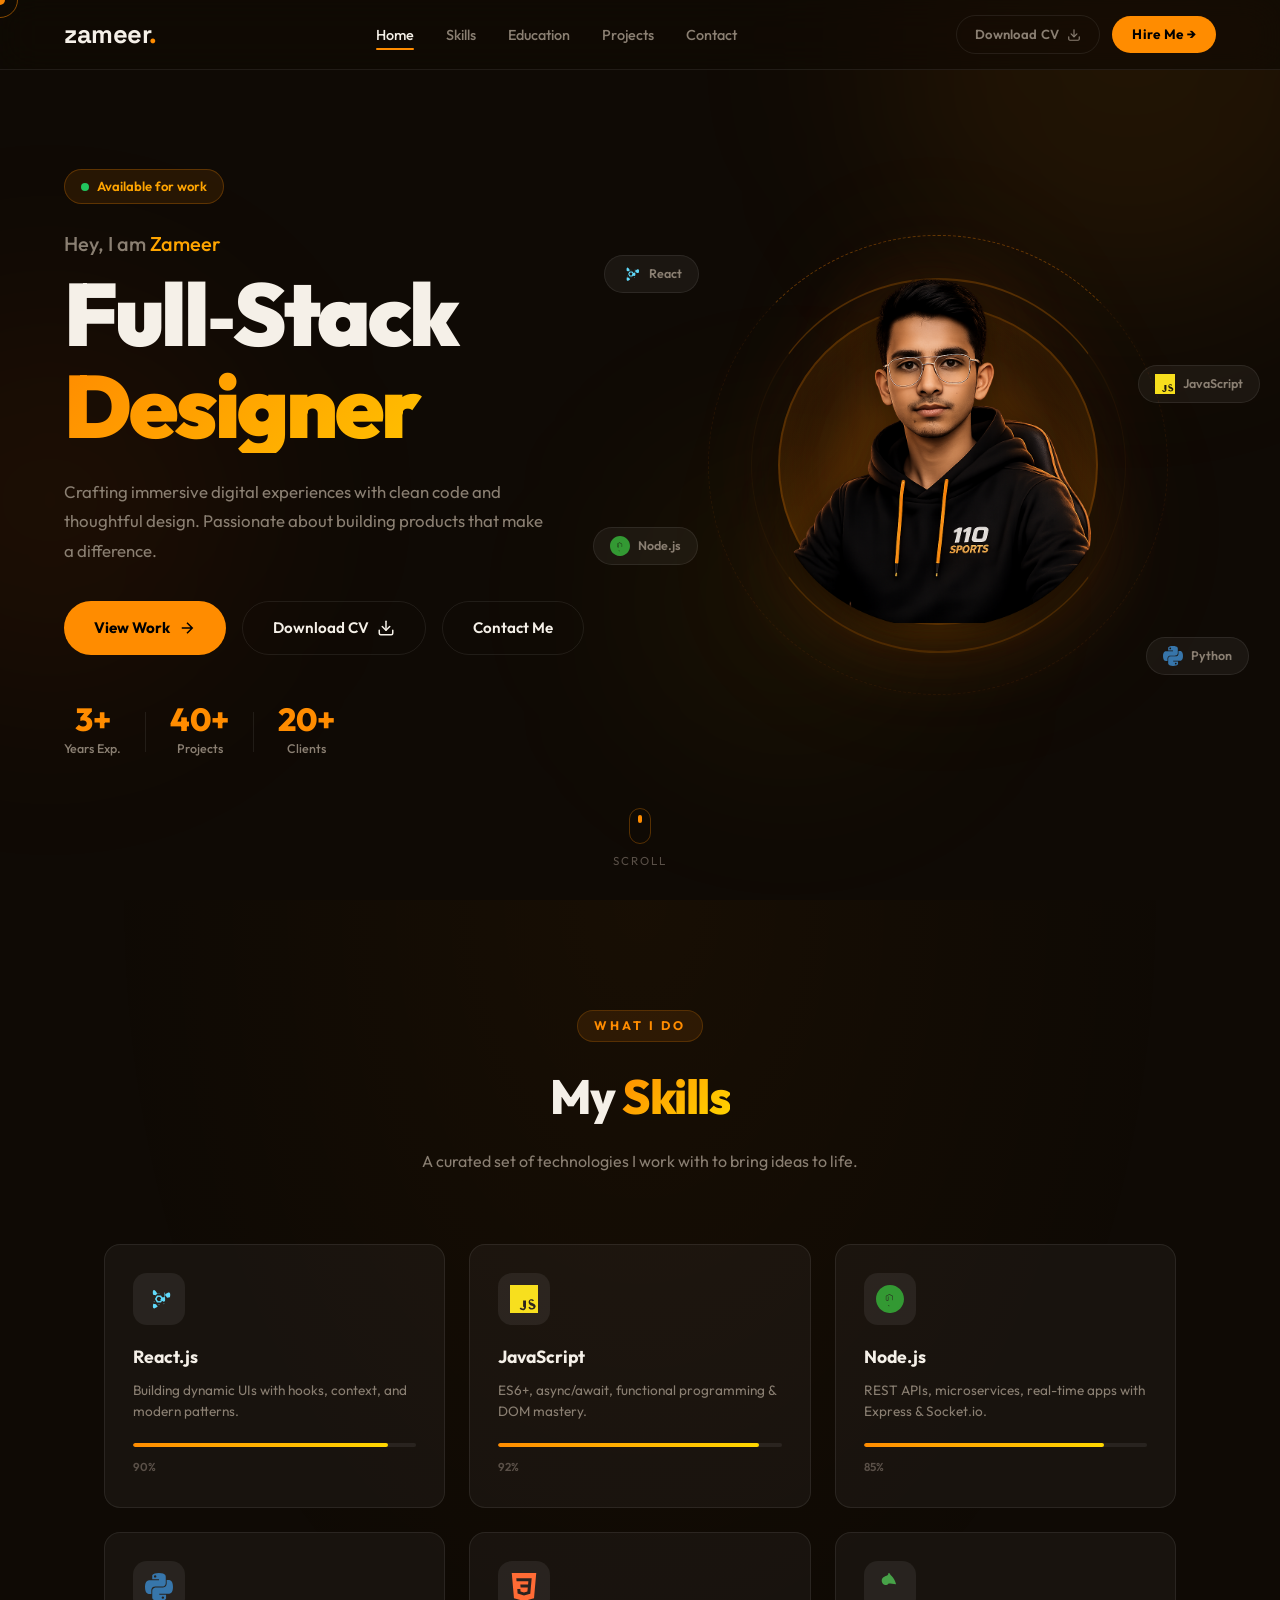
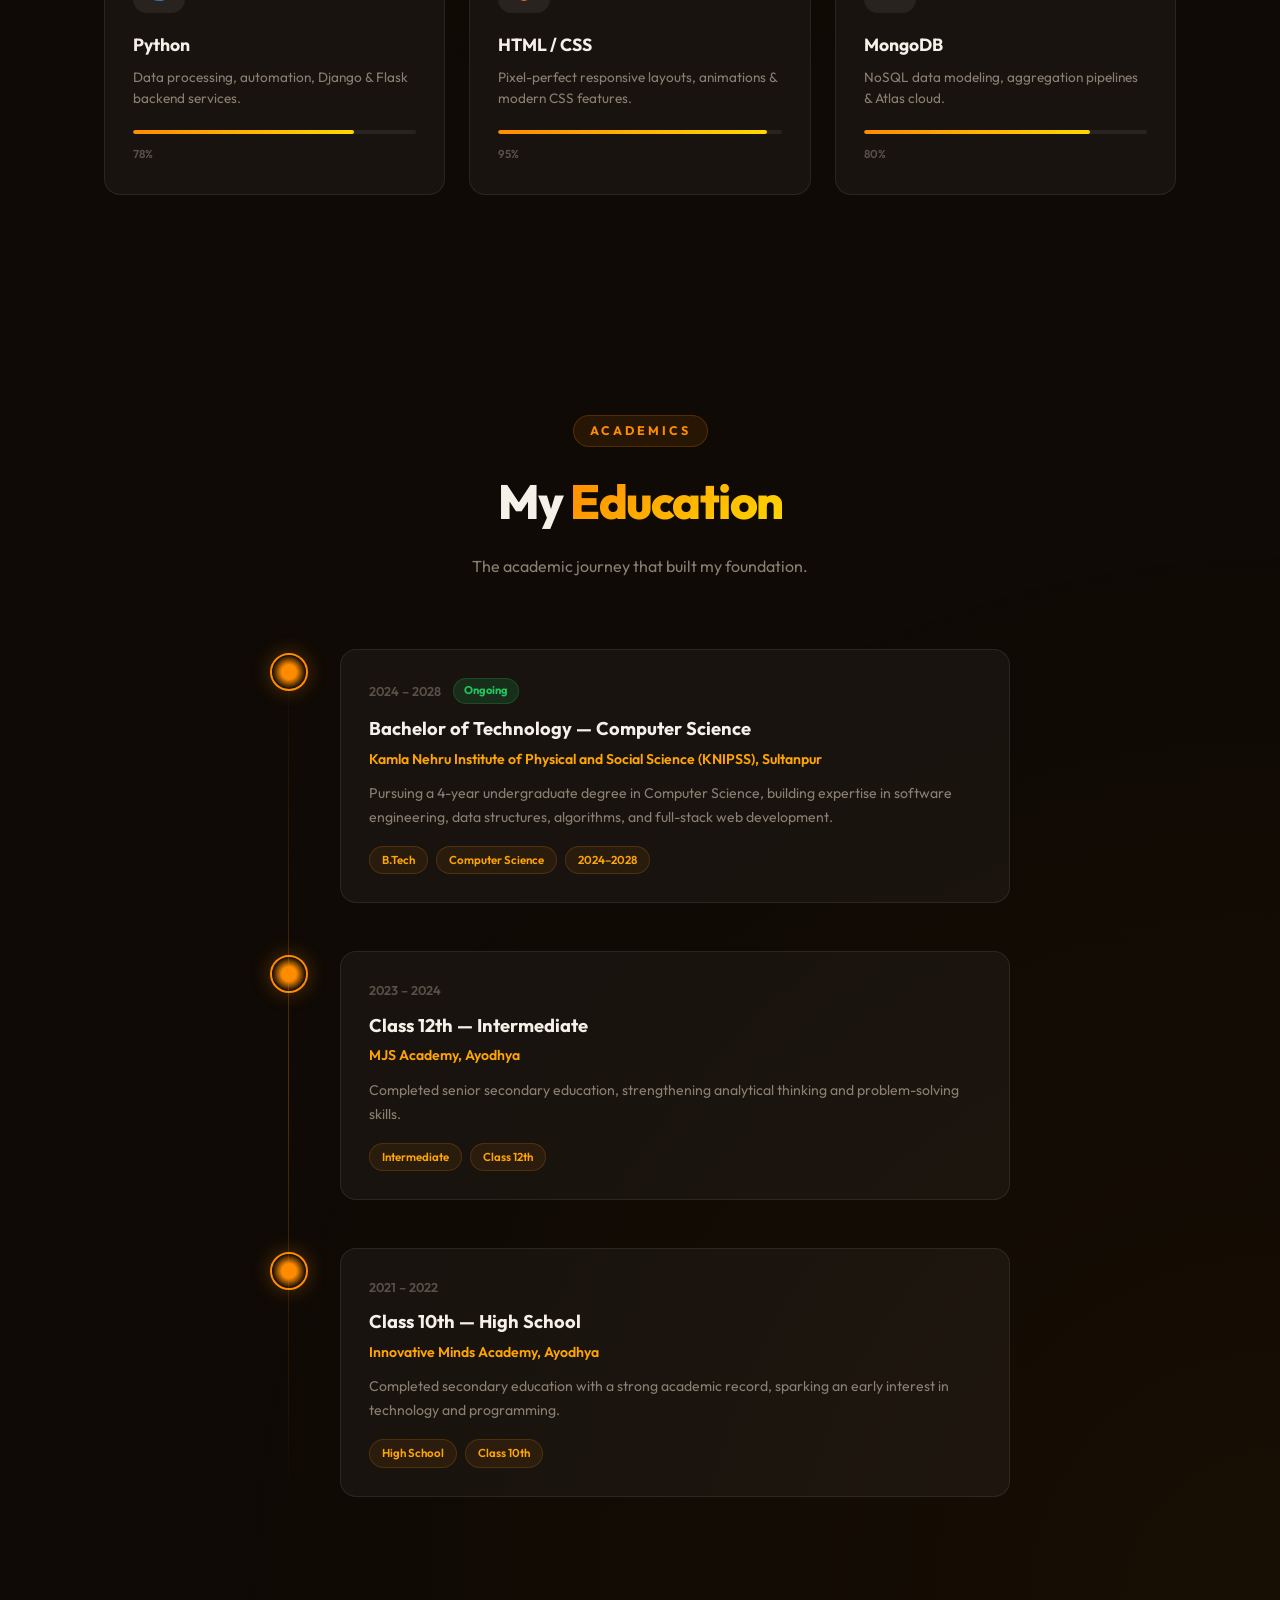
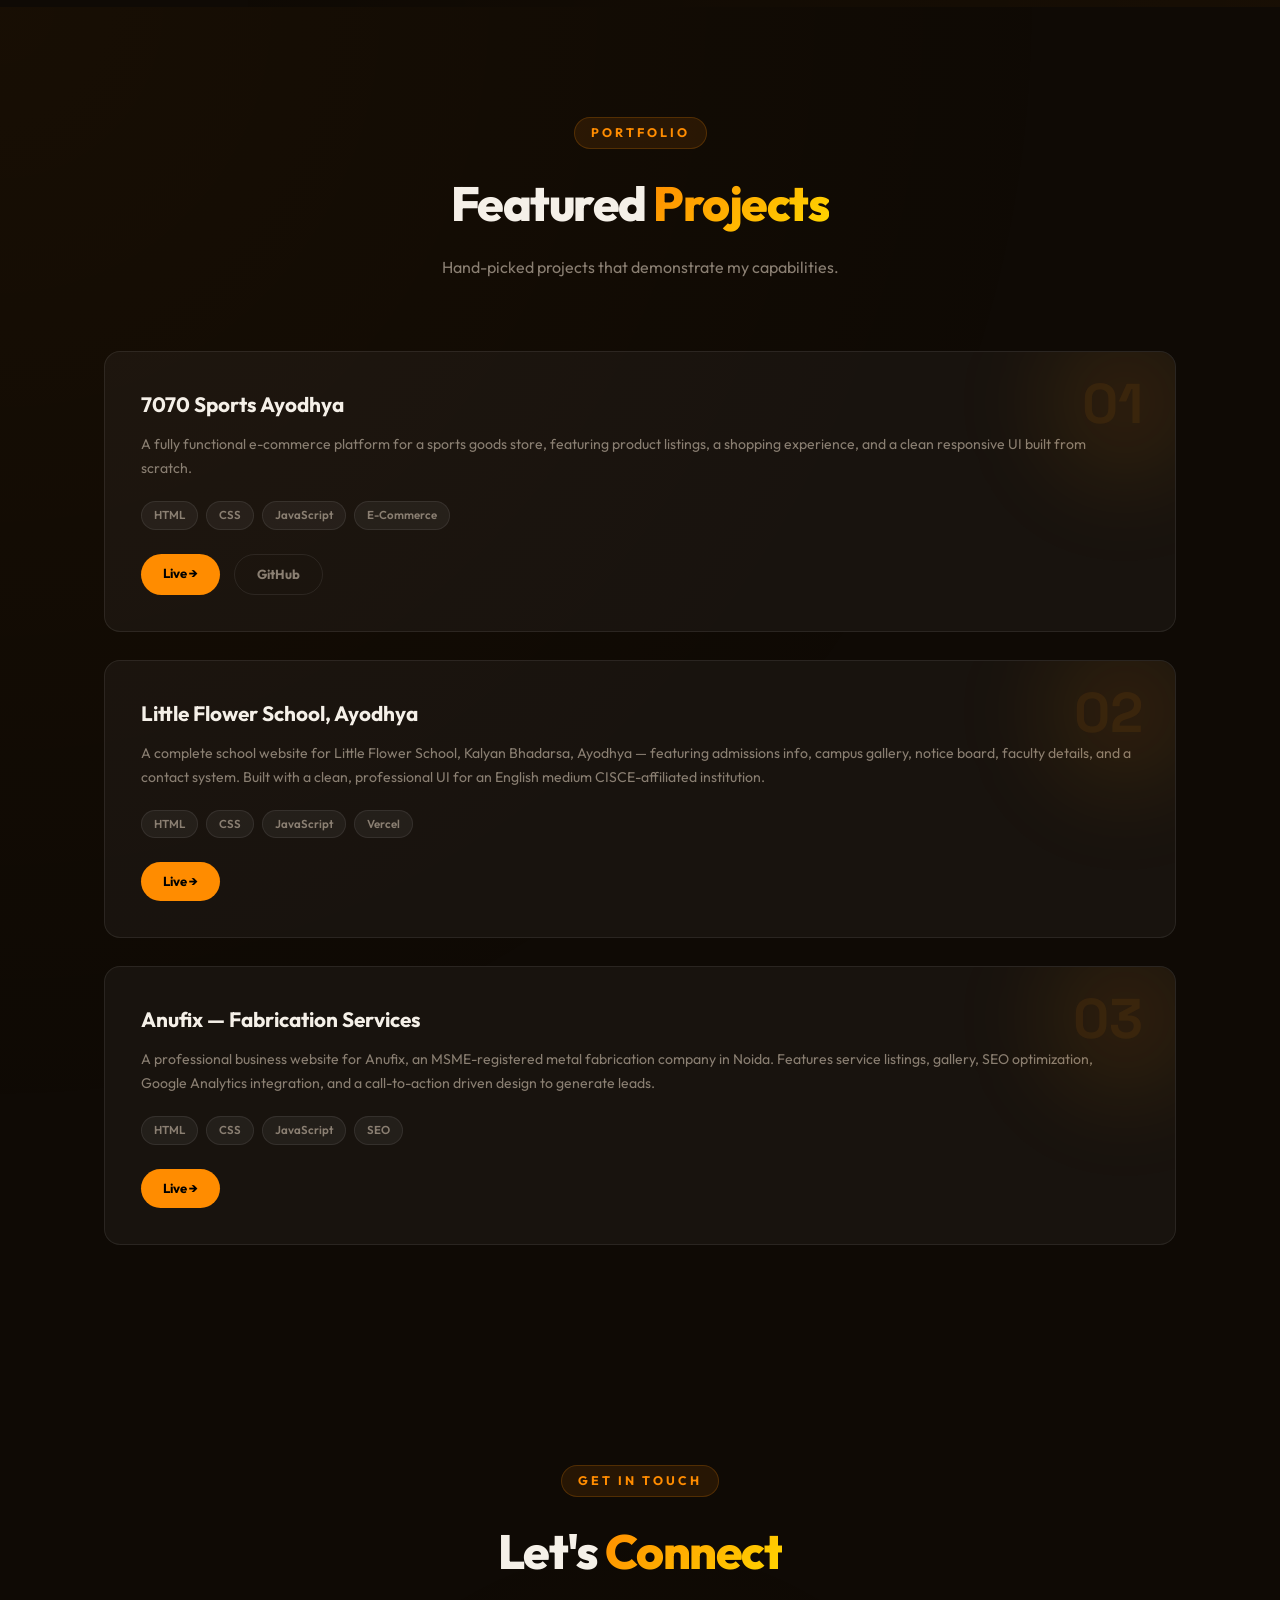
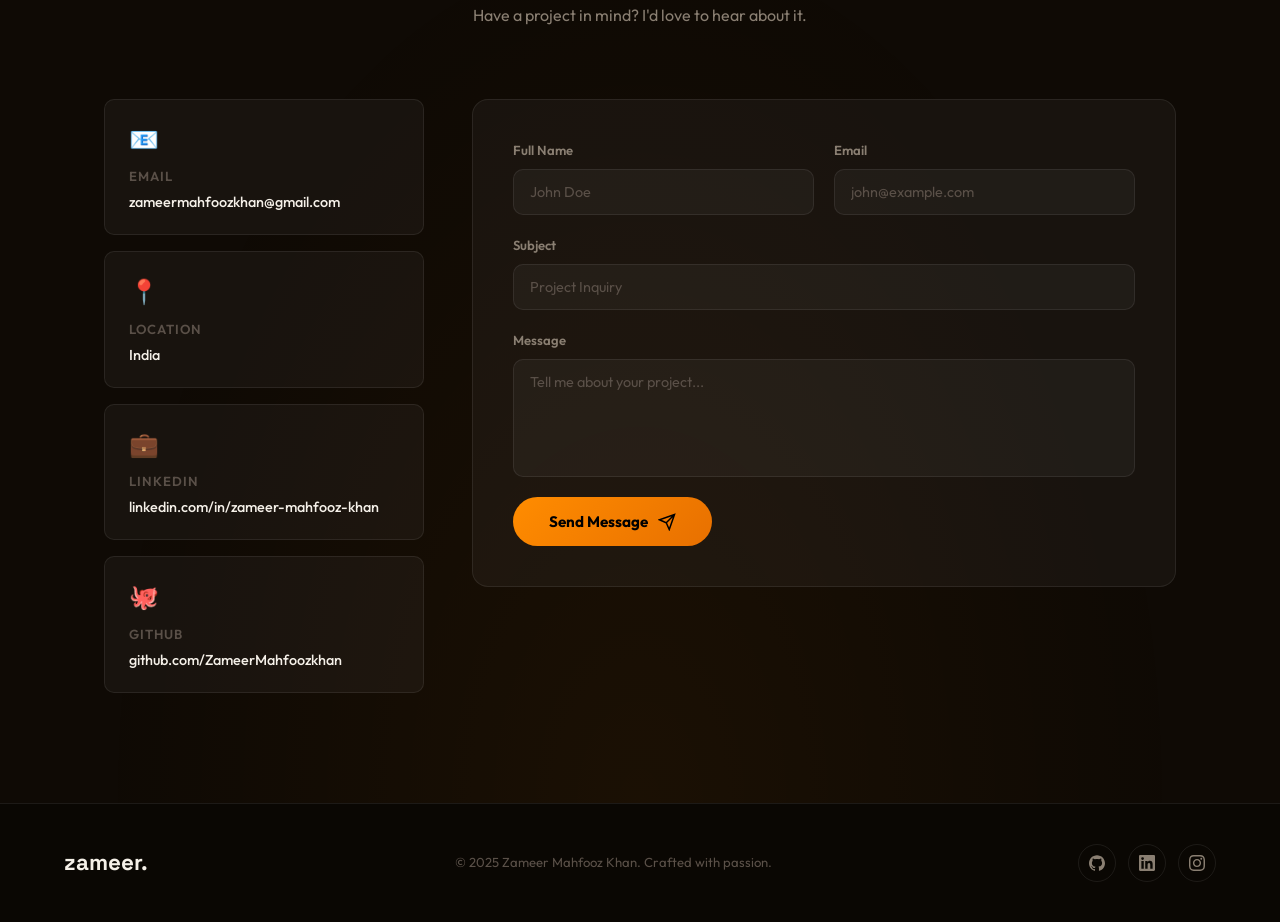
==== index.html @ 3cffb29b "feat: add download CV buttons, next-gen 3D parallax avatar capsule, active nav sync, and deployment " ====
<!DOCTYPE html>
<html lang="en">
<head>
  <meta charset="UTF-8" />
  <meta name="viewport" content="width=device-width, initial-scale=1.0" />
  <title>Zameer Mahfooz Khan — Full-Stack Developer & Designer</title>
  <meta name="description" content="Portfolio of Zameer Mahfooz Khan — B.Tech Computer Science, Full-Stack Developer, Designer & Creator. Exploring skills, education, and professional projects." />
  
  <!-- SEO & Social Meta Tags -->
  <meta name="theme-color" content="#0F0A05" />
  <meta property="og:title" content="Zameer Mahfooz Khan — Full-Stack Developer" />
  <meta property="og:description" content="Crafting immersive digital experiences with clean code and thoughtful design. Check out my education, skills, and client projects." />
  <meta property="og:image" content="avatar.png" />
  <meta property="og:type" content="website" />
  <meta name="twitter:card" content="summary_large_image" />
  <meta name="twitter:title" content="Zameer Mahfooz Khan — Full-Stack Developer" />
  <meta name="twitter:description" content="Crafting immersive digital experiences with clean code and thoughtful design. Check out my education, skills, and client projects." />
  <meta name="twitter:image" content="avatar.png" />

  <link rel="preconnect" href="https://fonts.googleapis.com" />
  <link rel="preconnect" href="https://fonts.gstatic.com" crossorigin />
  <link href="https://fonts.googleapis.com/css2?family=Outfit:wght@300;400;500;600;700;800;900&family=Space+Grotesk:wght@400;500;600;700&display=swap" rel="stylesheet" />
  <link rel="stylesheet" href="style.css" />
</head>
<body>

  <!-- Cursor -->
  <div class="cursor" id="cursor"></div>
  <div class="cursor-follower" id="cursorFollower"></div>

  <!-- Animated BG Blobs -->
  <div class="bg-blob blob-1"></div>
  <div class="bg-blob blob-2"></div>
  <div class="bg-blob blob-3"></div>

  <!-- Navbar -->
  <nav class="navbar" id="navbar">
    <div class="nav-logo">zameer<span class="dot">.</span></div>
    <ul class="nav-links" id="navLinks">
      <li><a href="#home" class="nav-link active" data-section="home">Home</a></li>
      <li><a href="#skills" class="nav-link" data-section="skills">Skills</a></li>
      <li><a href="#education" class="nav-link" data-section="education">Education</a></li>
      <li><a href="#projects" class="nav-link" data-section="projects">Projects</a></li>
      <li><a href="#contact" class="nav-link" data-section="contact">Contact</a></li>
    </ul>
    <div class="nav-actions">
      <a href="Zameer_Resume.pdf" class="btn-cv-nav" download="Zameer_Resume.pdf">
        <span>Download CV</span>
        <svg viewBox="0 0 24 24" fill="none" stroke="currentColor" stroke-width="2" stroke-linecap="round" stroke-linejoin="round"><path d="M21 15v4a2 2 0 0 1-2 2H5a2 2 0 0 1-2-2v-4"/><polyline points="7 10 12 15 17 10"/><line x1="12" y1="15" x2="12" y2="3"/></svg>
      </a>
      <a href="#contact" class="btn-hire">Hire Me →</a>
    </div>
    <button class="hamburger" id="hamburger" aria-label="Toggle menu">
      <span></span><span></span><span></span>
    </button>
  </nav>

  <!-- Hero Section -->
  <section class="hero" id="home">
    <div class="hero-content">
      <div class="hero-badge">
        <span class="badge-dot"></span>
        Available for work
      </div>
      <p class="hero-greeting">Hey, I am <span class="highlight">Zameer</span></p>
      <h1 class="hero-title">
        <span class="title-line">Full‑Stack</span>
        <span class="title-line accent">Developer</span>
      </h1>
      <p class="hero-description">
        Crafting immersive digital experiences with clean code and thoughtful design. Passionate about building products that make a difference.
      </p>
      <div class="hero-actions">
        <a href="#projects" class="btn-primary">
          <span>View Work</span>
          <svg viewBox="0 0 24 24" fill="none" stroke="currentColor" stroke-width="2"><path d="M5 12h14M12 5l7 7-7 7"/></svg>
        </a>
        <a href="Zameer_Resume.pdf" class="btn-secondary" download="Zameer_Resume.pdf">
          <span>Download CV</span>
          <svg viewBox="0 0 24 24" fill="none" stroke="currentColor" stroke-width="2" stroke-linecap="round" stroke-linejoin="round"><path d="M21 15v4a2 2 0 0 1-2 2H5a2 2 0 0 1-2-2v-4"/><polyline points="7 10 12 15 17 10"/><line x1="12" y1="15" x2="12" y2="3"/></svg>
        </a>
        <a href="#contact" class="btn-secondary">Contact Me</a>
      </div>
      <div class="hero-stats">
        <div class="stat">
          <span class="stat-number">3+</span>
          <span class="stat-label">Years Exp.</span>
        </div>
        <div class="stat-divider"></div>
        <div class="stat">
          <span class="stat-number">40+</span>
          <span class="stat-label">Projects</span>
        </div>
        <div class="stat-divider"></div>
        <div class="stat">
          <span class="stat-number">20+</span>
          <span class="stat-label">Clients</span>
        </div>
      </div>
    </div>

    <!-- Avatar / Placeholder -->
    <div class="hero-visual">
      <div class="avatar-ring outer-ring"></div>
      <div class="avatar-ring mid-ring"></div>
      <div class="avatar-container" id="avatarContainer">
        <img src="avatar.png" alt="Zameer Mahfooz Khan — Full-Stack Developer" class="avatar-img" fetchpriority="high" decoding="async" />
      </div>

      <!-- Floating Tech Badges -->
      <div class="float-badge badge-react" style="--delay:0s">
        <svg viewBox="0 0 24 24" fill="#61DAFB"><path d="M12 10.11c1.03 0 1.87.84 1.87 1.89 0 1-.84 1.85-1.87 1.85-1.03 0-1.87-.85-1.87-1.85 0-1.05.84-1.89 1.87-1.89M7.37 20c.63.38 2.01-.2 3.6-1.7-.52-.59-1.03-1.23-1.51-1.9a22.7 22.7 0 01-2.4-.36c-.51 2.14-.32 3.61.31 3.96m.71-5.74l-.29-.51c-.11.29-.22.58-.29.86.27.06.57.11.88.16l-.3-.51m6.54-.76l.81-1.5-.81-1.5c-.3-.53-.62-1-.91-1.47C13.17 9 12.6 9 12 9c-.6 0-1.17 0-1.71.03-.29.47-.61.94-.91 1.47L8.57 12l.81 1.5c.3.53.62 1 .91 1.47.54.03 1.11.03 1.71.03.6 0 1.17 0 1.71-.03.29-.47.61-.94.91-1.47m2.07-7.25c.65.37.85 1.84.31 3.96a22.7 22.7 0 01-2.4.36c-.48.67-.99 1.31-1.51 1.9 1.59 1.5 2.97 2.08 3.6 1.7.64-.35.83-1.82.32-3.96l-.32.06m-.7 5.74l-.3.51c.31-.05.61-.1.88-.16-.07-.28-.18-.57-.29-.86l-.29.51m1.45-7.05c.52.59 1.03 1.23 1.51 1.9.87-.13 1.69-.29 2.4-.36.51-2.14.32-3.61-.31-3.96-.63-.38-2.01.2-3.6 1.42m-6.7 0C9.29 4.6 7.91 4.02 7.28 4.4c-.63.35-.82 1.82-.31 3.96.71.07 1.53.23 2.4.36.48-.67.99-1.31 1.51-1.9M12 6.78c-.19.22-.39.45-.59.68.19 0 .39-.01.59-.01.2 0 .4.01.59.01-.2-.23-.4-.46-.59-.68m0 10.44c.19-.22.39-.45.59-.68-.19 0-.39.01-.59.01-.2 0-.4-.01-.59-.01.2.23.4.46.59.68"/></svg>
        React
      </div>
      <div class="float-badge badge-js" style="--delay:0.4s">
        <svg viewBox="0 0 24 24" fill="#F7DF1E"><path d="M0 0h24v24H0V0zm22.034 18.276c-.175-1.095-.888-2.015-3.003-2.873-.736-.345-1.554-.585-1.797-1.14-.091-.33-.105-.51.074-.707.179-.195.539-.293.995-.228.435.067.876.27 1.195.668l1.126-.732c-.428-.614-.931-.925-1.587-1.05-.636-.125-1.311-.04-1.786.27-1.226.737-1.555 2.194-1.043 3.365.422 1.01 1.383 1.628 2.643 1.963.68.177 1.113.453 1.237.871.128.437-.088.868-.574 1.055-.51.198-1.147.154-1.611-.134a2.87 2.87 0 01-.978-1.011l-1.171.78c.245.46.604.87 1.031 1.133.832.498 1.96.623 3.106.316.98-.267 1.726-.984 1.924-2.064zm-9.763 1.14c-.314.618-.935.836-1.574.714-.606-.118-.995-.477-1.218-.951l-1.168.764c.381.776 1.057 1.352 1.895 1.566.837.215 1.73.054 2.368-.394.576-.41.962-1.069 1.115-1.851l.042-5.95H11.25l-.02 5.23v.068l.041-.196z"/></svg>
        JavaScript
      </div>
      <div class="float-badge badge-node" style="--delay:0.8s">
        <svg viewBox="0 0 24 24" fill="#339933"><path d="M11.998.016C5.375.016 0 5.393 0 12.018c0 6.624 5.375 12 11.998 12 6.624 0 12-5.376 12-12C23.998 5.393 18.622.016 11.998.016zm-.528 18.27a.529.529 0 01-.265-.071l-.843-.5c-.126-.071-.064-.096-.023-.111.168-.059.202-.072.381-.174.019-.011.044-.007.063.005l.648.384c.024.013.057.013.079 0l2.523-1.457a.08.08 0 00.04-.069V9.775a.08.08 0 00-.04-.07l-2.522-1.455a.079.079 0 00-.08 0L8.908 9.705a.08.08 0 00-.04.07v2.913c0 .028.015.054.04.068l.691.399c.374.188.604-.033.604-.255V9.99c0-.041.033-.073.074-.073h.322c.04 0 .073.032.073.073v2.91c0 .499-.271.786-.743.786-.145 0-.259 0-.577-.157l-.663-.381a.531.531 0 01-.265-.459V9.775c0-.189.101-.365.265-.459l2.524-1.458a.554.554 0 01.529 0l2.524 1.458c.164.094.265.27.265.459v2.913c0 .189-.101.365-.265.459l-2.524 1.458a.528.528 0 01-.265.071z"/></svg>
        Node.js
      </div>
      <div class="float-badge badge-python" style="--delay:1.2s">
        <svg viewBox="0 0 24 24" fill="#3776AB"><path d="M11.914 0C5.82 0 6.2 2.656 6.2 2.656l.007 2.752h5.814v.826H3.9S0 5.789 0 11.969c0 6.18 3.403 5.963 3.403 5.963h2.031v-2.869s-.109-3.402 3.35-3.402h5.769s3.24.052 3.24-3.131V3.199S18.28 0 11.914 0zm-3.22 1.856a1.044 1.044 0 011.045 1.045 1.044 1.044 0 01-1.045 1.045 1.044 1.044 0 01-1.045-1.045 1.044 1.044 0 011.045-1.045zM24 12.031c0-6.18-3.403-5.963-3.403-5.963h-2.031v2.869s.109 3.402-3.35 3.402H9.447s-3.24-.052-3.24 3.131v5.301S5.72 24 12.086 24c6.366 0 5.985-2.656 5.985-2.656l-.007-2.752H12.25v-.826h8.121S24 18.211 24 12.031zm-8.694 10.113a1.044 1.044 0 01-1.045-1.045 1.044 1.044 0 011.045-1.045 1.044 1.044 0 011.045 1.045 1.044 1.044 0 01-1.045 1.045z"/></svg>
        Python
      </div>
    </div>

    <!-- Scroll indicator -->
    <div class="scroll-indicator">
      <div class="scroll-wheel"></div>
      <span>Scroll</span>
    </div>
  </section>

  <!-- Skills Section -->
  <section class="section skills-section" id="skills">
    <div class="section-container">
      <div class="section-header">
        <span class="section-tag">What I do</span>
        <h2 class="section-title">My <span class="accent">Skills</span></h2>
        <p class="section-subtitle">A curated set of technologies I work with to bring ideas to life.</p>
      </div>

      <div class="skills-grid">
        <div class="skill-card" data-tilt>
          <div class="skill-icon-wrap" style="--c:#61DAFB">
            <svg viewBox="0 0 24 24" fill="currentColor"><path d="M12 10.11c1.03 0 1.87.84 1.87 1.89 0 1-.84 1.85-1.87 1.85-1.03 0-1.87-.85-1.87-1.85 0-1.05.84-1.89 1.87-1.89M7.37 20c.63.38 2.01-.2 3.6-1.7-.52-.59-1.03-1.23-1.51-1.9a22.7 22.7 0 01-2.4-.36c-.51 2.14-.32 3.61.31 3.96m.71-5.74l-.29-.51c-.11.29-.22.58-.29.86.27.06.57.11.88.16l-.3-.51m6.54-.76l.81-1.5-.81-1.5c-.3-.53-.62-1-.91-1.47C13.17 9 12.6 9 12 9c-.6 0-1.17 0-1.71.03-.29.47-.61.94-.91 1.47L8.57 12l.81 1.5c.3.53.62 1 .91 1.47.54.03 1.11.03 1.71.03.6 0 1.17 0 1.71-.03.29-.47.61-.94.91-1.47m2.07-7.25c.65.37.85 1.84.31 3.96a22.7 22.7 0 01-2.4.36c-.48.67-.99 1.31-1.51 1.9 1.59 1.5 2.97 2.08 3.6 1.7.64-.35.83-1.82.32-3.96l-.32.06m-.7 5.74l-.3.51c.31-.05.61-.1.88-.16-.07-.28-.18-.57-.29-.86l-.29.51m1.45-7.05c.52.59 1.03 1.23 1.51 1.9.87-.13 1.69-.29 2.4-.36.51-2.14.32-3.61-.31-3.96-.63-.38-2.01.2-3.6 1.42m-6.7 0C9.29 4.6 7.91 4.02 7.28 4.4c-.63.35-.82 1.82-.31 3.96.71.07 1.53.23 2.4.36.48-.67.99-1.31 1.51-1.9M12 6.78c-.19.22-.39.45-.59.68.19 0 .39-.01.59-.01.2 0 .4.01.59.01-.2-.23-.4-.46-.59-.68m0 10.44c.19-.22.39-.45.59-.68-.19 0-.39.01-.59.01-.2 0-.4-.01-.59-.01.2.23.4.46.59.68"/></svg>
          </div>
          <h3 class="skill-name">React.js</h3>
          <p class="skill-desc">Building dynamic UIs with hooks, context, and modern patterns.</p>
          <div class="skill-bar"><div class="skill-fill" style="--w:90%"></div></div>
          <span class="skill-pct">90%</span>
        </div>

        <div class="skill-card" data-tilt>
          <div class="skill-icon-wrap" style="--c:#F7DF1E">
            <svg viewBox="0 0 24 24" fill="currentColor"><path d="M0 0h24v24H0V0zm22.034 18.276c-.175-1.095-.888-2.015-3.003-2.873-.736-.345-1.554-.585-1.797-1.14-.091-.33-.105-.51.074-.707.179-.195.539-.293.995-.228.435.067.876.27 1.195.668l1.126-.732c-.428-.614-.931-.925-1.587-1.05-.636-.125-1.311-.04-1.786.27-1.226.737-1.555 2.194-1.043 3.365.422 1.01 1.383 1.628 2.643 1.963.68.177 1.113.453 1.237.871.128.437-.088.868-.574 1.055-.51.198-1.147.154-1.611-.134a2.87 2.87 0 01-.978-1.011l-1.171.78c.245.46.604.87 1.031 1.133.832.498 1.96.623 3.106.316.98-.267 1.726-.984 1.924-2.064zm-9.763 1.14c-.314.618-.935.836-1.574.714-.606-.118-.995-.477-1.218-.951l-1.168.764c.381.776 1.057 1.352 1.895 1.566.837.215 1.73.054 2.368-.394.576-.41.962-1.069 1.115-1.851l.042-5.95H11.25l-.02 5.23v.068l.041-.196z"/></svg>
          </div>
          <h3 class="skill-name">JavaScript</h3>
          <p class="skill-desc">ES6+, async/await, functional programming & DOM mastery.</p>
          <div class="skill-bar"><div class="skill-fill" style="--w:92%"></div></div>
          <span class="skill-pct">92%</span>
        </div>

        <div class="skill-card" data-tilt>
          <div class="skill-icon-wrap" style="--c:#339933">
            <svg viewBox="0 0 24 24" fill="currentColor"><path d="M11.998.016C5.375.016 0 5.393 0 12.018c0 6.624 5.375 12 11.998 12 6.624 0 12-5.376 12-12C23.998 5.393 18.622.016 11.998.016zm-.528 18.27a.529.529 0 01-.265-.071l-.843-.5c-.126-.071-.064-.096-.023-.111.168-.059.202-.072.381-.174.019-.011.044-.007.063.005l.648.384c.024.013.057.013.079 0l2.523-1.457a.08.08 0 00.04-.069V9.775a.08.08 0 00-.04-.07l-2.522-1.455a.079.079 0 00-.08 0L8.908 9.705a.08.08 0 00-.04.07v2.913c0 .028.015.054.04.068l.691.399c.374.188.604-.033.604-.255V9.99c0-.041.033-.073.074-.073h.322c.04 0 .073.032.073.073v2.91c0 .499-.271.786-.743.786-.145 0-.259 0-.577-.157l-.663-.381a.531.531 0 01-.265-.459V9.775c0-.189.101-.365.265-.459l2.524-1.458a.554.554 0 01.529 0l2.524 1.458c.164.094.265.27.265.459v2.913c0 .189-.101.365-.265.459l-2.524 1.458a.528.528 0 01-.265.071z"/></svg>
          </div>
          <h3 class="skill-name">Node.js</h3>
          <p class="skill-desc">REST APIs, microservices, real-time apps with Express & Socket.io.</p>
          <div class="skill-bar"><div class="skill-fill" style="--w:85%"></div></div>
          <span class="skill-pct">85%</span>
        </div>

        <div class="skill-card" data-tilt>
          <div class="skill-icon-wrap" style="--c:#3776AB">
            <svg viewBox="0 0 24 24" fill="currentColor"><path d="M11.914 0C5.82 0 6.2 2.656 6.2 2.656l.007 2.752h5.814v.826H3.9S0 5.789 0 11.969c0 6.18 3.403 5.963 3.403 5.963h2.031v-2.869s-.109-3.402 3.35-3.402h5.769s3.24.052 3.24-3.131V3.199S18.28 0 11.914 0zm-3.22 1.856a1.044 1.044 0 011.045 1.045 1.044 1.044 0 01-1.045 1.045 1.044 1.044 0 01-1.045-1.045 1.044 1.044 0 011.045-1.045zM24 12.031c0-6.18-3.403-5.963-3.403-5.963h-2.031v2.869s.109 3.402-3.35 3.402H9.447s-3.24-.052-3.24 3.131v5.301S5.72 24 12.086 24c6.366 0 5.985-2.656 5.985-2.656l-.007-2.752H12.25v-.826h8.121S24 18.211 24 12.031zm-8.694 10.113a1.044 1.044 0 01-1.045-1.045 1.044 1.044 0 011.045-1.045 1.044 1.044 0 011.045 1.045 1.044 1.044 0 01-1.045 1.045z"/></svg>
          </div>
          <h3 class="skill-name">Python</h3>
          <p class="skill-desc">Data processing, automation, Django & Flask backend services.</p>
          <div class="skill-bar"><div class="skill-fill" style="--w:78%"></div></div>
          <span class="skill-pct">78%</span>
        </div>

        <div class="skill-card" data-tilt>
          <div class="skill-icon-wrap" style="--c:#FF6B35">
            <svg viewBox="0 0 24 24" fill="currentColor"><path d="M1.5 0h21l-1.91 21.563L11.977 24l-8.565-2.438L1.5 0zm17.09 4.413L5.41 4.41l.213 2.622 10.125.002-.255 2.716h-6.64l.24 2.573h6.182l-.366 3.523-2.91.804-2.956-.81-.188-2.11h-2.61l.29 3.855L12 19.288l5.373-1.53L18.59 4.414z"/></svg>
          </div>
          <h3 class="skill-name">HTML / CSS</h3>
          <p class="skill-desc">Pixel-perfect responsive layouts, animations & modern CSS features.</p>
          <div class="skill-bar"><div class="skill-fill" style="--w:95%"></div></div>
          <span class="skill-pct">95%</span>
        </div>

        <div class="skill-card" data-tilt>
          <div class="skill-icon-wrap" style="--c:#47A248">
            <svg viewBox="0 0 24 24" fill="currentColor"><path d="M17.193 9.555c-1.264-5.58-4.252-7.243-4.798-8.135-.36-.394-.53-.54-.653-.689-.125-.15-.16-.218-.187-.453-.042-.3.198-.724.208-1.074-.022-.125-.273-.177-.44-.1-.168.076-.336.265-.463.435-.128.171-.176.346-.204.534-.028.19-.01.401-.054.613a2.056 2.056 0 01-.19.552c-.1.187-.227.35-.37.49-.143.142-.315.265-.498.374-.364.217-.774.38-1.175.537-.4.158-.8.312-1.18.504-.382.192-.742.417-1.054.693-.314.276-.58.605-.787.97-.206.367-.35.775-.407 1.198-.056.425-.023.866.058 1.29.08.423.218.83.416 1.204.197.374.452.716.755.997.301.28.652.496 1.028.638.375.14.773.205 1.173.189.4-.016.796-.112 1.162-.274.365-.162.698-.39.982-.665.283-.275.516-.596.69-.946a3.19 3.19 0 00.27-1.099c.022-.39-.036-.783-.172-1.147-.136-.364-.35-.697-.617-.974-.267-.278-.584-.497-.926-.64-.34-.14-.703-.2-1.062-.172a2.41 2.41 0 00-1.032.3c-.304.176-.561.42-.752.71-.19.29-.31.622-.35.97a1.91 1.91 0 00.115.946c.15.305.38.566.66.763.28.197.608.327.948.375.34.048.688.01 1.01-.113.32-.122.608-.319.838-.572.23-.252.396-.558.483-.886.086-.327.094-.673.02-1.003a2.025 2.025 0 00-.42-.87c-.207-.24-.47-.428-.763-.546a2.08 2.08 0 00-.93-.118c-.319.035-.626.145-.895.32-.27.174-.496.41-.66.685-.164.275-.26.585-.283.905-.023.32.026.645.143.944.118.3.302.57.537.786.234.217.515.376.818.463.302.086.622.099.93.035.307-.064.6-.198.855-.39.254-.19.462-.436.608-.715.146-.28.227-.59.239-.907.013-.316-.044-.634-.167-.929a2.527 2.527 0 00-.514-.783c-.23-.22-.507-.387-.807-.487a2.552 2.552 0 00-.94-.1c-.32.028-.631.13-.91.299-.28.168-.52.4-.704.674-.183.274-.303.59-.353.918-.05.327-.03.662.06.977.088.315.246.607.463.853.217.246.487.44.786.567.3.128.626.189.95.177.323-.013.64-.097.926-.246a2.27 2.27 0 00.714-.614c.186-.254.313-.547.37-.853.056-.306.044-.623-.037-.924a2.245 2.245 0 00-.395-.79 2.25 2.25 0 00-.682-.555 2.254 2.254 0 00-.873-.215c-.306-.01-.61.056-.888.193-.278.137-.524.337-.717.585-.193.249-.326.54-.388.847-.06.307-.05.625.033.926.082.302.23.583.428.822.198.238.444.43.72.563.275.132.578.2.883.2z"/></svg>
          </div>
          <h3 class="skill-name">MongoDB</h3>
          <p class="skill-desc">NoSQL data modeling, aggregation pipelines & Atlas cloud.</p>
          <div class="skill-bar"><div class="skill-fill" style="--w:80%"></div></div>
          <span class="skill-pct">80%</span>
        </div>
      </div>
    </div>
  </section>

  <!-- Education Section -->
  <section class="section experience-section" id="education">
    <div class="section-container">
      <div class="section-header">
        <span class="section-tag">Academics</span>
        <h2 class="section-title">My <span class="accent">Education</span></h2>
        <p class="section-subtitle">The academic journey that built my foundation.</p>
      </div>

      <div class="timeline">
        <div class="timeline-item reveal">
          <div class="timeline-dot"></div>
          <div class="timeline-card">
            <div class="timeline-meta">
              <span class="timeline-date">2024 – 2028</span>
              <span class="timeline-badge current">Ongoing</span>
            </div>
            <h3 class="timeline-role">Bachelor of Technology — Computer Science</h3>
            <span class="timeline-company">Kamla Nehru Institute of Physical and Social Science (KNIPSS), Sultanpur</span>
            <p class="timeline-desc">Pursuing a 4-year undergraduate degree in Computer Science, building expertise in software engineering, data structures, algorithms, and full-stack web development.</p>
            <div class="timeline-tags">
              <span>B.Tech</span><span>Computer Science</span><span>2024–2028</span>
            </div>
          </div>
        </div>

        <div class="timeline-item reveal">
          <div class="timeline-dot"></div>
          <div class="timeline-card">
            <div class="timeline-meta">
              <span class="timeline-date">2023 – 2024</span>
            </div>
            <h3 class="timeline-role">Class 12th — Intermediate</h3>
            <span class="timeline-company">MJS Academy, Ayodhya</span>
            <p class="timeline-desc">Completed senior secondary education, strengthening analytical thinking and problem-solving skills.</p>
            <div class="timeline-tags">
              <span>Intermediate</span><span>Class 12th</span>
            </div>
          </div>
        </div>

        <div class="timeline-item reveal">
          <div class="timeline-dot"></div>
          <div class="timeline-card">
            <div class="timeline-meta">
              <span class="timeline-date">2021 – 2022</span>
            </div>
            <h3 class="timeline-role">Class 10th — High School</h3>
            <span class="timeline-company">Innovative Minds Academy, Ayodhya</span>
            <p class="timeline-desc">Completed secondary education with a strong academic record, sparking an early interest in technology and programming.</p>
            <div class="timeline-tags">
              <span>High School</span><span>Class 10th</span>
            </div>
          </div>
        </div>
      </div>
    </div>
  </section>

  <!-- Projects Section -->
  <section class="section projects-section" id="projects">
    <div class="section-container">
      <div class="section-header">
        <span class="section-tag">Portfolio</span>
        <h2 class="section-title">Featured <span class="accent">Projects</span></h2>
        <p class="section-subtitle">Hand-picked projects that demonstrate my capabilities.</p>
      </div>

      <div class="projects-grid">
        <div class="project-card featured reveal">
          <div class="project-glow"></div>
          <div class="project-number">01</div>
          <div class="project-info">
            <h3 class="project-title">7070 Sports Ayodhya</h3>
            <p class="project-desc">A fully functional e-commerce platform for a sports goods store, featuring product listings, a shopping experience, and a clean responsive UI built from scratch.</p>
            <div class="project-tech">
              <span>HTML</span><span>CSS</span><span>JavaScript</span><span>E-Commerce</span>
            </div>
            <div class="project-links">
              <a href="https://7070sportsayodhya.com/" target="_blank" rel="noopener" class="proj-link live">Live →</a>
              <a href="https://github.com/ZameerMahfoozkhan/7070" target="_blank" rel="noopener" class="proj-link github">GitHub</a>
            </div>
          </div>
        </div>

        <div class="project-card featured reveal">
          <div class="project-glow"></div>
          <div class="project-number">02</div>
          <div class="project-info">
            <h3 class="project-title">Little Flower School, Ayodhya</h3>
            <p class="project-desc">A complete school website for Little Flower School, Kalyan Bhadarsa, Ayodhya — featuring admissions info, campus gallery, notice board, faculty details, and a contact system. Built with a clean, professional UI for an English medium CISCE-affiliated institution.</p>
            <div class="project-tech">
              <span>HTML</span><span>CSS</span><span>JavaScript</span><span>Vercel</span>
            </div>
            <div class="project-links">
              <a href="https://lfs-two.vercel.app/" target="_blank" rel="noopener" class="proj-link live">Live →</a>
            </div>
          </div>
        </div>

        <div class="project-card featured reveal">
          <div class="project-glow"></div>
          <div class="project-number">03</div>
          <div class="project-info">
            <h3 class="project-title">Anufix — Fabrication Services</h3>
            <p class="project-desc">A professional business website for Anufix, an MSME-registered metal fabrication company in Noida. Features service listings, gallery, SEO optimization, Google Analytics integration, and a call-to-action driven design to generate leads.</p>
            <div class="project-tech">
              <span>HTML</span><span>CSS</span><span>JavaScript</span><span>SEO</span>
            </div>
            <div class="project-links">
              <a href="https://www.anufix.com/" target="_blank" rel="noopener" class="proj-link live">Live →</a>
            </div>
          </div>
        </div>
      </div>
    </div>
  </section>

  <!-- Contact Section -->
  <section class="section contact-section" id="contact">
    <div class="section-container">
      <div class="section-header">
        <span class="section-tag">Get in touch</span>
        <h2 class="section-title">Let's <span class="accent">Connect</span></h2>
        <p class="section-subtitle">Have a project in mind? I'd love to hear about it.</p>
      </div>

      <div class="contact-layout">
        <div class="contact-info">
          <div class="contact-card">
            <div class="contact-icon">📧</div>
            <h4>Email</h4>
            <a href="mailto:zameermahfoozkhan@gmail.com">zameermahfoozkhan@gmail.com</a>
          </div>
          <div class="contact-card">
            <div class="contact-icon">📍</div>
            <h4>Location</h4>
            <span>India</span>
          </div>
          <div class="contact-card">
            <div class="contact-icon">💼</div>
            <h4>LinkedIn</h4>
            <a href="https://www.linkedin.com/in/zameer-mahfooz-khan-373313303/" target="_blank" rel="noopener">linkedin.com/in/zameer-mahfooz-khan</a>
          </div>
          <div class="contact-card">
            <div class="contact-icon">🐙</div>
            <h4>GitHub</h4>
            <a href="https://github.com/ZameerMahfoozkhan" target="_blank" rel="noopener">github.com/ZameerMahfoozkhan</a>
          </div>
        </div>

        <form class="contact-form" id="contactForm">
          <div class="form-row">
            <div class="form-group">
              <label for="name">Full Name</label>
              <input type="text" id="name" name="name" placeholder="John Doe" required />
            </div>
            <div class="form-group">
              <label for="email">Email</label>
              <input type="email" id="email" name="email" placeholder="john@example.com" required />
            </div>
          </div>
          <div class="form-group">
            <label for="subject">Subject</label>
            <input type="text" id="subject" name="subject" placeholder="Project Inquiry" required />
          </div>
          <div class="form-group">
            <label for="message">Message</label>
            <textarea id="message" name="message" rows="5" placeholder="Tell me about your project..." required></textarea>
          </div>
          <button type="submit" class="btn-submit" id="submitBtn">
            <span>Send Message</span>
            <svg viewBox="0 0 24 24" fill="none" stroke="currentColor" stroke-width="2"><path d="M22 2L11 13M22 2l-7 20-4-9-9-4 20-7z"/></svg>
          </button>
        </form>
      </div>
    </div>
  </section>

  <!-- Footer -->
  <footer class="footer">
    <div class="footer-content">
      <div class="footer-logo">zameer<span class="dot">.</span></div>
      <p class="footer-copy">© 2025 Zameer Mahfooz Khan. Crafted with passion.</p>
      <div class="footer-socials">
        <a href="https://github.com/ZameerMahfoozkhan" target="_blank" rel="noopener" aria-label="GitHub" class="social-btn">
          <svg viewBox="0 0 24 24" fill="currentColor"><path d="M12 .297c-6.63 0-12 5.373-12 12 0 5.303 3.438 9.8 8.205 11.385.6.113.82-.258.82-.577 0-.285-.01-1.04-.015-2.04-3.338.724-4.042-1.61-4.042-1.61C4.422 18.07 3.633 17.7 3.633 17.7c-1.087-.744.084-.729.084-.729 1.205.084 1.838 1.236 1.838 1.236 1.07 1.835 2.809 1.305 3.495.998.108-.776.417-1.305.76-1.605-2.665-.3-5.466-1.332-5.466-5.93 0-1.31.465-2.38 1.235-3.22-.135-.303-.54-1.523.105-3.176 0 0 1.005-.322 3.3 1.23.96-.267 1.98-.399 3-.405 1.02.006 2.04.138 3 .405 2.28-1.552 3.285-1.23 3.285-1.23.645 1.653.24 2.873.12 3.176.765.84 1.23 1.91 1.23 3.22 0 4.61-2.805 5.625-5.475 5.92.42.36.81 1.096.81 2.22 0 1.606-.015 2.896-.015 3.286 0 .315.21.69.825.57C20.565 22.092 24 17.592 24 12.297c0-6.627-5.373-12-12-12"/></svg>
        </a>
        <a href="https://www.linkedin.com/in/zameer-mahfooz-khan-373313303/" target="_blank" rel="noopener" aria-label="LinkedIn" class="social-btn">
          <svg viewBox="0 0 24 24" fill="currentColor"><path d="M20.447 20.452h-3.554v-5.569c0-1.328-.027-3.037-1.852-3.037-1.853 0-2.136 1.445-2.136 2.939v5.667H9.351V9h3.414v1.561h.046c.477-.9 1.637-1.85 3.37-1.85 3.601 0 4.267 2.37 4.267 5.455v6.286zM5.337 7.433a2.062 2.062 0 01-2.063-2.065 2.064 2.064 0 112.063 2.065zm1.782 13.019H3.555V9h3.564v11.452zM22.225 0H1.771C.792 0 0 .774 0 1.729v20.542C0 23.227.792 24 1.771 24h20.451C23.2 24 24 23.227 24 22.271V1.729C24 .774 23.2 0 22.222 0h.003z"/></svg>
        </a>
        <a href="https://www.instagram.com/web_by_zam" target="_blank" rel="noopener" aria-label="Instagram" class="social-btn">
          <svg viewBox="0 0 24 24" fill="currentColor"><path d="M12 2.163c3.204 0 3.584.012 4.85.07 3.252.148 4.771 1.691 4.919 4.919.058 1.265.069 1.645.069 4.849 0 3.205-.012 3.584-.069 4.849-.149 3.225-1.664 4.771-4.919 4.919-1.266.058-1.644.07-4.85.07-3.204 0-3.584-.012-4.849-.07-3.26-.149-4.771-1.699-4.919-4.92-.058-1.265-.07-1.644-.07-4.849 0-3.204.013-3.583.07-4.849.149-3.227 1.664-4.771 4.919-4.919 1.266-.057 1.645-.069 4.849-.069zm0-2.163c-3.259 0-3.667.014-4.947.072-4.358.2-6.78 2.618-6.98 6.98-.059 1.281-.073 1.689-.073 4.948 0 3.259.014 3.668.072 4.948.2 4.358 2.618 6.78 6.98 6.98 1.281.058 1.689.072 4.948.072 3.259 0 3.668-.014 4.948-.072 4.354-.2 6.782-2.618 6.979-6.98.059-1.28.073-1.689.073-4.948 0-3.259-.014-3.667-.072-4.947-.196-4.354-2.617-6.78-6.979-6.98-1.281-.059-1.69-.073-4.949-.073zm0 5.838c-3.403 0-6.162 2.759-6.162 6.162s2.759 6.163 6.162 6.163 6.162-2.759 6.162-6.163c0-3.403-2.759-6.162-6.162-6.162zm0 10.162c-2.209 0-4-1.79-4-4 0-2.209 1.791-4 4-4s4 1.791 4 4c0 2.21-1.791 4-4 4zm6.406-11.845c-.796 0-1.441.645-1.441 1.44s.645 1.44 1.441 1.44c.795 0 1.439-.645 1.439-1.44s-.644-1.44-1.439-1.44z"/></svg>
        </a>
      </div>
    </div>
  </footer>

  <script src="script.js"></script>
</body>
</html>
---- style.css ----
/* ===========================
   ROOT & RESET
=========================== */
@import url('https://fonts.googleapis.com/css2?family=Outfit:wght@300;400;500;600;700;800;900&family=Space+Grotesk:wght@400;500;600;700&display=swap');

*, *::before, *::after { box-sizing: border-box; margin: 0; padding: 0; }

:root {
  --orange:      #FF8C00;
  --orange-lt:   #FFA500;
  --orange-glow: rgba(255,140,0,0.25);
  --bg:          #0F0A05;
  --bg-card:     rgba(255,255,255,0.04);
  --bg-card-hov: rgba(255,255,255,0.07);
  --border:      rgba(255,255,255,0.08);
  --border-hov:  rgba(255,140,0,0.35);
  --text:        #F5F0E8;
  --text-muted:  #8A7F72;
  --text-dim:    #5A5048;
  --radius:      16px;
  --radius-sm:   10px;
  --transition:  0.35s cubic-bezier(0.4, 0, 0.2, 1);
}

html { scroll-behavior: smooth; overflow-x: hidden; scroll-padding-top: 80px; }
body {
  font-family: 'Outfit', sans-serif;
  background: var(--bg);
  color: var(--text);
  line-height: 1.6;
  overflow-x: hidden;
  cursor: none;
}
a { text-decoration: none; color: inherit; }

/* ===========================
   CUSTOM CURSOR
=========================== */
.cursor {
  position: fixed; width: 10px; height: 10px;
  background: var(--orange); border-radius: 50%;
  pointer-events: none; z-index: 9999;
  transform: translate(-50%, -50%);
  transition: transform 0.1s, background 0.3s, width 0.3s, height 0.3s;
  mix-blend-mode: difference;
}
.cursor-follower {
  position: fixed; width: 36px; height: 36px;
  border: 1.5px solid rgba(255,140,0,0.5); border-radius: 50%;
  pointer-events: none; z-index: 9998;
  transform: translate(-50%, -50%);
  transition: left 0.15s ease, top 0.15s ease, width 0.3s, height 0.3s, opacity 0.3s;
}
.cursor.hover { width: 20px; height: 20px; }
.cursor-follower.hover { width: 60px; height: 60px; opacity: 0.4; }

/* ===========================
   BG BLOBS
=========================== */
.bg-blob {
  position: fixed; border-radius: 50%; filter: blur(100px);
  pointer-events: none; z-index: 0; animation: blobFloat 12s ease-in-out infinite alternate;
}
.blob-1 { width: 500px; height: 500px; background: rgba(255,140,0,0.08); top: -200px; right: -100px; animation-delay: 0s; }
.blob-2 { width: 400px; height: 400px; background: rgba(255,80,0,0.06); bottom: 200px; left: -150px; animation-delay: -4s; }
.blob-3 { width: 300px; height: 300px; background: rgba(255,200,0,0.05); top: 50%; left: 50%; animation-delay: -8s; }

@keyframes blobFloat { 0%{transform:translate(0,0) scale(1)} 100%{transform:translate(40px,30px) scale(1.1)} }

/* ===========================
   NAVBAR
=========================== */
.navbar {
  position: fixed; top: 0; left: 0; right: 0; z-index: 1000;
  display: flex; align-items: center; justify-content: space-between;
  padding: 0 5%; height: 70px;
  background: rgba(15,10,5,0.7);
  backdrop-filter: blur(20px) saturate(180%);
  border-bottom: 1px solid var(--border);
  transition: var(--transition);
}
.navbar.scrolled { background: rgba(15,10,5,0.92); border-bottom-color: var(--border-hov); }

.nav-logo {
  font-family: 'Space Grotesk', sans-serif;
  font-size: 1.6rem; font-weight: 700;
  color: var(--text); letter-spacing: -0.5px;
}
.nav-logo .dot { color: var(--orange); }

.nav-links { display: flex; gap: 2rem; list-style: none; }
.nav-link {
  font-size: 0.9rem; font-weight: 500; color: var(--text-muted);
  transition: color var(--transition); position: relative; padding: 4px 0;
}
.nav-link::after {
  content: ''; position: absolute; bottom: -2px; left: 0; width: 0; height: 2px;
  background: var(--orange); transition: width var(--transition); border-radius: 2px;
}
.nav-link:hover, .nav-link.active { color: var(--text); }
.nav-link:hover::after, .nav-link.active::after { width: 100%; }

.nav-actions {
  display: flex;
  align-items: center;
  gap: 12px;
}
.btn-cv-nav {
  display: inline-flex;
  align-items: center;
  gap: 8px;
  background: transparent;
  color: var(--text-muted);
  font-weight: 600;
  font-size: 0.82rem;
  padding: 8px 18px;
  border-radius: 50px;
  border: 1.5px solid var(--border);
  transition: var(--transition);
  letter-spacing: 0.3px;
}
.btn-cv-nav svg {
  width: 14px;
  height: 14px;
  transition: transform var(--transition);
}
.btn-cv-nav:hover {
  border-color: var(--orange);
  color: var(--orange-lt);
  transform: translateY(-2px);
}
.btn-cv-nav:hover svg {
  transform: translateY(1.5px);
}
.btn-hire {
  background: var(--orange); color: #000; font-weight: 700; font-size: 0.85rem;
  padding: 8px 20px; border-radius: 50px; transition: var(--transition);
  letter-spacing: 0.3px;
}
.btn-hire:hover { background: var(--orange-lt); transform: translateY(-2px); box-shadow: 0 8px 24px var(--orange-glow); }

.hamburger { display: none; flex-direction: column; gap: 5px; background: none; border: none; cursor: pointer; padding: 4px; }
.hamburger span { display: block; width: 24px; height: 2px; background: var(--text); border-radius: 2px; transition: var(--transition); }

/* ===========================
   HERO SECTION
=========================== */
.hero {
  min-height: 100vh; display: flex; align-items: center;
  padding: 90px 5% 60px; gap: 40px;
  position: relative; overflow: hidden;
}

.hero-content { flex: 1; max-width: 600px; z-index: 1; }

.hero-badge {
  display: inline-flex; align-items: center; gap: 8px;
  background: rgba(255,140,0,0.1); border: 1px solid rgba(255,140,0,0.25);
  color: var(--orange-lt); font-size: 0.82rem; font-weight: 600;
  padding: 6px 16px; border-radius: 50px; margin-bottom: 24px;
  animation: fadeInDown 0.8s both;
}
.badge-dot {
  width: 8px; height: 8px; border-radius: 50%; background: #22C55E;
  animation: pulse 2s infinite;
}
@keyframes pulse { 0%,100%{box-shadow:0 0 0 0 rgba(34,197,94,0.4)} 50%{box-shadow:0 0 0 8px rgba(34,197,94,0)} }

.hero-greeting {
  font-size: 1.25rem; font-weight: 500; color: var(--text-muted); margin-bottom: 8px;
  animation: fadeInDown 0.8s 0.1s both;
}
.hero-greeting .highlight { color: var(--orange-lt); }

.hero-title {
  font-size: clamp(3rem, 7vw, 5.5rem); font-weight: 900; line-height: 1.05;
  letter-spacing: -3px; margin-bottom: 24px;
  animation: fadeInDown 0.8s 0.2s both;
}
.title-line { display: block; }
.title-line.accent {
  background: linear-gradient(135deg, var(--orange) 0%, #FFD700 100%);
  -webkit-background-clip: text; -webkit-text-fill-color: transparent; background-clip: text;
}

.hero-description {
  font-size: 1.05rem; color: var(--text-muted); max-width: 480px;
  line-height: 1.75; margin-bottom: 36px;
  animation: fadeInDown 0.8s 0.3s both;
}

.hero-actions { display: flex; gap: 16px; flex-wrap: wrap; margin-bottom: 48px; animation: fadeInDown 0.8s 0.4s both; }

.btn-primary {
  display: inline-flex; align-items: center; gap: 8px;
  background: var(--orange); color: #000; font-weight: 700; font-size: 0.95rem;
  padding: 14px 30px; border-radius: 50px; transition: var(--transition);
}
.btn-primary svg { width: 18px; height: 18px; transition: transform var(--transition); }
.btn-primary:hover { background: var(--orange-lt); transform: translateY(-3px); box-shadow: 0 16px 40px var(--orange-glow); }
.btn-primary:hover svg { transform: translateX(4px); }

.btn-secondary {
  display: inline-flex; align-items: center; gap: 8px;
  background: transparent; color: var(--text); font-weight: 600; font-size: 0.95rem;
  padding: 14px 30px; border-radius: 50px; border: 1.5px solid var(--border);
  transition: var(--transition);
}
.btn-secondary svg { width: 18px; height: 18px; transition: transform var(--transition); }
.btn-secondary:hover { border-color: var(--orange); color: var(--orange); transform: translateY(-3px); }
.btn-secondary:hover svg { transform: translateY(2px); }

.hero-stats { display: flex; align-items: center; gap: 24px; animation: fadeInDown 0.8s 0.5s both; }
.stat { text-align: center; }
.stat-number { display: block; font-size: 2rem; font-weight: 800; color: var(--orange); line-height: 1; }
.stat-label { font-size: 0.78rem; color: var(--text-muted); font-weight: 500; }
.stat-divider { width: 1px; height: 40px; background: var(--border); }

/* ===========================
   HERO VISUAL / AVATAR
=========================== */
.hero-visual {
  flex: 1; display: flex; align-items: center; justify-content: center;
  position: relative; max-width: 560px; min-height: 500px;
  z-index: 1; animation: fadeIn 1s 0.4s both;
}

/* Animated glow orb behind avatar */
.hero-visual::before {
  content: '';
  position: absolute;
  width: 380px; height: 380px;
  border-radius: 50%;
  background: radial-gradient(circle, rgba(255,140,0,0.22) 0%, rgba(255,100,0,0.1) 40%, transparent 70%);
  filter: blur(40px);
  animation: glowPulse 4s ease-in-out infinite alternate;
  z-index: 0;
}

@keyframes glowPulse {
  0%   { transform: scale(0.9); opacity: 0.6; }
  100% { transform: scale(1.15); opacity: 1; }
}

.avatar-ring {
  position: absolute; border-radius: 50%; border: 1.5px solid rgba(255,140,0,0.08);
  animation: ringRotate 20s linear infinite;
  box-shadow: 0 0 20px rgba(255, 140, 0, 0.02);
}
.outer-ring {
  width: 460px; height: 460px;
  border-style: dashed;
  border-color: rgba(255,140,0,0.08);
  border-top-color: rgba(255,140,0,0.35);
  animation-duration: 30s;
}
.mid-ring {
  width: 375px; height: 375px;
  border-color: rgba(255,140,0,0.05);
  border-top: 2px solid rgba(255,140,0,0.25);
  border-bottom: 2px solid rgba(255,140,0,0.25);
  animation-direction: reverse;
  animation-duration: 18s;
}
@keyframes ringRotate { to { transform: rotate(360deg); } }

.avatar-container {
  width: 320px; height: 320px;
  border-radius: 50%;
  background: radial-gradient(circle at 50% 120%, rgba(255, 140, 0, 0.18), rgba(15, 10, 5, 0.75));
  backdrop-filter: blur(12px);
  -webkit-backdrop-filter: blur(12px);
  border: 2px solid rgba(255, 140, 0, 0.24);
  display: flex; align-items: flex-end; justify-content: center;
  position: relative; overflow: visible; /* Critical: let head overflow */
  animation: avatarFloat 6s ease-in-out infinite alternate;
  z-index: 2;
  box-shadow: 
    0 24px 60px rgba(0, 0, 0, 0.65),
    inset 0 0 40px rgba(255, 140, 0, 0.12);
  transition: border-color 0.5s ease, box-shadow 0.5s ease, transform 0.5s var(--transition);
}

@keyframes avatarFloat {
  0%   { transform: translateY(0px); }
  100% { transform: translateY(-15px); }
}

/* Glowing platform / base beneath avatar */
.avatar-container::before {
  content: '';
  position: absolute;
  bottom: -15px; left: 50%; transform: translateX(-50%);
  width: 220px; height: 40px;
  background: radial-gradient(ellipse, rgba(255,140,0,0.32) 0%, rgba(255,140,0,0.08) 45%, transparent 70%);
  border-radius: 50%;
  filter: blur(15px);
  z-index: -1;
  animation: basePulse 6s ease-in-out infinite alternate;
}

@keyframes basePulse {
  0%   { opacity: 0.5; width: 200px; }
  100% { opacity: 1; width: 240px; }
}

.avatar-container .avatar-img {
  width: auto; height: 380px; /* Taller than container to pop out of top */
  position: absolute; bottom: 0; left: 50%;
  transform: translateX(-50%);
  object-fit: contain;
  z-index: 3;
  filter:
    drop-shadow(0 5px 15px rgba(0,0,0,0.45))
    drop-shadow(0 15px 40px rgba(255,140,0,0.18))
    drop-shadow(0 0 80px rgba(255,140,0,0.08));
  transition: transform 0.5s cubic-bezier(0.25, 1, 0.5, 1), filter 0.5s ease;
  animation: avatarEntrance 1.2s cubic-bezier(0.16, 1, 0.3, 1) 0.5s both;
}

@keyframes avatarEntrance {
  from { opacity: 0; transform: translate(-50%, 50px) scale(0.85); }
  to   { opacity: 1; transform: translate(-50%, 0) scale(1); }
}

.avatar-container:hover {
  border-color: rgba(255, 140, 0, 0.5);
  box-shadow: 
    0 30px 70px rgba(0, 0, 0, 0.75),
    0 0 40px rgba(255, 140, 0, 0.18),
    inset 0 0 50px rgba(255, 140, 0, 0.22);
}

.avatar-container:hover .avatar-img {
  transform: translate(-50%, -15px) scale(1.06);
  filter:
    drop-shadow(0 10px 25px rgba(0,0,0,0.55))
    drop-shadow(0 20px 50px rgba(255,140,0,0.28))
    drop-shadow(0 0 100px rgba(255,140,0,0.14));
}

/* Floating Tech Badges */
.float-badge {
  position: absolute; display: flex; align-items: center; gap: 8px;
  background: rgba(255,255,255,0.05); border: 1px solid var(--border);
  backdrop-filter: blur(14px); border-radius: 50px;
  padding: 8px 16px; font-size: 0.78rem; font-weight: 600; color: var(--text-muted);
  animation: floatBadge 3.5s ease-in-out infinite alternate;
  animation-delay: var(--delay);
}
.float-badge svg { width: 20px; height: 20px; flex-shrink: 0; }
.float-badge:hover { border-color: var(--border-hov); color: var(--text); }

.badge-react  { top: 8%;  left: -10%; }
.badge-js     { top: 30%; right: -8%; }
.badge-node   { bottom: 30%; left: -12%; }
.badge-python { bottom: 8%; right: -6%; }

@keyframes floatBadge {
  0%   { transform: translateY(0px) rotate(-1deg); }
  100% { transform: translateY(-12px) rotate(1deg); }
}

/* Scroll Indicator */
.scroll-indicator {
  position: absolute; bottom: 30px; left: 50%; transform: translateX(-50%);
  display: flex; flex-direction: column; align-items: center; gap: 8px;
  font-size: 0.72rem; color: var(--text-dim); letter-spacing: 2px; text-transform: uppercase;
}
.scroll-wheel {
  width: 22px; height: 36px; border: 1.5px solid rgba(255,140,0,0.3); border-radius: 12px;
  position: relative; overflow: hidden;
}
.scroll-wheel::after {
  content: ''; position: absolute; top: 6px; left: 50%; transform: translateX(-50%);
  width: 4px; height: 8px; background: var(--orange); border-radius: 2px;
  animation: scrollWheel 1.8s ease-in-out infinite;
}
@keyframes scrollWheel { 0%{opacity:1;top:6px} 100%{opacity:0;top:22px} }

/* ===========================
   SECTION COMMONS
=========================== */
.section { padding: 110px 0; position: relative; z-index: 1; }
.section-container { max-width: 1200px; margin: 0 auto; padding: 0 5%; }

.section-header { text-align: center; margin-bottom: 70px; }
.section-tag {
  display: inline-block; font-size: 0.78rem; font-weight: 700; text-transform: uppercase;
  letter-spacing: 3px; color: var(--orange); background: rgba(255,140,0,0.1);
  border: 1px solid rgba(255,140,0,0.2); padding: 5px 16px; border-radius: 50px;
  margin-bottom: 16px;
}
.section-title {
  font-size: clamp(2rem, 4vw, 3rem); font-weight: 800; letter-spacing: -1.5px; margin-bottom: 14px;
}
.section-title .accent {
  background: linear-gradient(135deg, var(--orange), #FFD700);
  -webkit-background-clip: text; -webkit-text-fill-color: transparent; background-clip: text;
}
.section-subtitle { font-size: 1rem; color: var(--text-muted); max-width: 480px; margin: 0 auto; }

/* ===========================
   SKILLS SECTION
=========================== */
.skills-section { background: radial-gradient(ellipse at top, rgba(255,140,0,0.04) 0%, transparent 60%); }

.skills-grid { display: grid; grid-template-columns: repeat(auto-fit, minmax(300px, 1fr)); gap: 24px; }

.skill-card {
  background: var(--bg-card); border: 1px solid var(--border);
  border-radius: var(--radius); padding: 28px;
  transition: var(--transition); position: relative; overflow: hidden;
  cursor: default;
}
.skill-card::before {
  content: ''; position: absolute; inset: 0; border-radius: var(--radius);
  background: linear-gradient(135deg, rgba(255,140,0,0.06) 0%, transparent 60%);
  opacity: 0; transition: opacity var(--transition);
}
.skill-card:hover { border-color: var(--border-hov); background: var(--bg-card-hov); transform: translateY(-4px); box-shadow: 0 20px 60px rgba(255,140,0,0.08); }
.skill-card:hover::before { opacity: 1; }

.skill-icon-wrap {
  width: 52px; height: 52px; border-radius: 14px;
  background: rgba(var(--c), 0.12); display: flex; align-items: center; justify-content: center;
  margin-bottom: 18px; color: var(--c); border: 1px solid rgba(var(--c), 0.2);
  transition: var(--transition);
  /* Fallback since CSS color variables can't be used in rgba directly */
  background: rgba(255,255,255,0.07); border-color: rgba(255,255,255,0.1);
}
.skill-icon-wrap svg { width: 28px; height: 28px; }

.skill-name { font-size: 1.1rem; font-weight: 700; margin-bottom: 8px; }
.skill-desc { font-size: 0.85rem; color: var(--text-muted); line-height: 1.6; margin-bottom: 20px; }

.skill-bar { height: 4px; background: rgba(255,255,255,0.07); border-radius: 2px; overflow: hidden; margin-bottom: 6px; }
.skill-fill {
  height: 100%; width: 0; border-radius: 2px;
  background: linear-gradient(90deg, var(--orange), #FFD700);
  transition: width 1.2s cubic-bezier(0.4,0,0.2,1) 0.3s;
}
.skill-fill.animated { width: var(--w); }
.skill-pct { font-size: 0.72rem; color: var(--text-dim); font-weight: 600; }

/* ===========================
   EXPERIENCE / TIMELINE
=========================== */
.experience-section { background: radial-gradient(ellipse at bottom right, rgba(255,140,0,0.04) 0%, transparent 60%); }

.timeline { max-width: 740px; margin: 0 auto; position: relative; }
.timeline::before {
  content: ''; position: absolute; left: 18px; top: 0; bottom: 0;
  width: 1px; background: linear-gradient(to bottom, transparent, rgba(255,140,0,0.3), transparent);
}

.timeline-item {
  display: flex; gap: 32px; margin-bottom: 48px;
  opacity: 0; transform: translateX(-30px); transition: opacity 0.6s, transform 0.6s;
}
.timeline-item.visible { opacity: 1; transform: translateX(0); }
.timeline-item:last-child { margin-bottom: 0; }

.timeline-dot {
  width: 38px; height: 38px; border-radius: 50%; flex-shrink: 0;
  background: radial-gradient(circle, var(--orange) 30%, transparent 70%);
  border: 2px solid var(--orange); margin-top: 4px;
  box-shadow: 0 0 20px rgba(255,140,0,0.3);
  position: relative; z-index: 1;
  animation: dotPulse 2.5s ease-in-out infinite;
}
@keyframes dotPulse { 0%,100%{box-shadow:0 0 20px rgba(255,140,0,0.3)} 50%{box-shadow:0 0 40px rgba(255,140,0,0.6)} }

.timeline-card {
  flex: 1; background: var(--bg-card); border: 1px solid var(--border);
  border-radius: var(--radius); padding: 28px; transition: var(--transition);
}
.timeline-card:hover { border-color: var(--border-hov); transform: translateX(6px); background: var(--bg-card-hov); }

.timeline-meta { display: flex; align-items: center; gap: 12px; margin-bottom: 10px; }
.timeline-date { font-size: 0.8rem; color: var(--text-dim); font-weight: 600; }
.timeline-badge { font-size: 0.7rem; padding: 3px 10px; border-radius: 50px; font-weight: 700; }
.timeline-badge.current { background: rgba(34,197,94,0.15); color: #22C55E; border: 1px solid rgba(34,197,94,0.2); }

.timeline-role { font-size: 1.15rem; font-weight: 700; margin-bottom: 4px; }
.timeline-company { font-size: 0.88rem; color: var(--orange-lt); font-weight: 600; display: block; margin-bottom: 12px; }
.timeline-desc { font-size: 0.88rem; color: var(--text-muted); line-height: 1.7; margin-bottom: 16px; }

.timeline-tags { display: flex; flex-wrap: wrap; gap: 8px; }
.timeline-tags span {
  font-size: 0.72rem; padding: 4px 12px; background: rgba(255,140,0,0.08);
  border: 1px solid rgba(255,140,0,0.18); border-radius: 50px; color: var(--orange-lt); font-weight: 600;
}

/* ===========================
   PROJECTS SECTION
=========================== */
.projects-section { background: radial-gradient(ellipse at top left, rgba(255,140,0,0.04) 0%, transparent 60%); }
.projects-grid { display: grid; grid-template-columns: repeat(auto-fit, minmax(320px, 1fr)); gap: 28px; }
.project-card.featured { grid-column: 1 / -1; }

.project-card {
  background: var(--bg-card); border: 1px solid var(--border);
  border-radius: var(--radius); padding: 36px;
  position: relative; overflow: hidden; transition: var(--transition);
  opacity: 0; transform: translateY(30px);
}
.project-card.visible { opacity: 1; transform: translateY(0); }
.project-card:hover { border-color: var(--border-hov); background: var(--bg-card-hov); transform: translateY(-5px); box-shadow: 0 24px 70px rgba(255,140,0,0.08); }

.project-glow {
  position: absolute; width: 200px; height: 200px; border-radius: 50%;
  background: radial-gradient(circle, rgba(255,140,0,0.12), transparent);
  top: -50px; right: -50px; pointer-events: none; filter: blur(40px);
  transition: var(--transition);
}
.project-card:hover .project-glow { transform: scale(1.4); }

.project-number {
  font-size: 3.5rem; font-weight: 900; color: rgba(255,140,0,0.08);
  position: absolute; top: 24px; right: 32px; line-height: 1;
  font-family: 'Space Grotesk', sans-serif; transition: var(--transition);
}
.project-card:hover .project-number { color: rgba(255,140,0,0.14); }

.project-title { font-size: 1.3rem; font-weight: 700; margin-bottom: 12px; }
.project-desc { font-size: 0.88rem; color: var(--text-muted); line-height: 1.7; margin-bottom: 20px; }
.project-tech { display: flex; flex-wrap: wrap; gap: 8px; margin-bottom: 24px; }
.project-tech span {
  font-size: 0.72rem; padding: 4px 12px; background: rgba(255,255,255,0.05);
  border: 1px solid var(--border); border-radius: 50px; color: var(--text-muted); font-weight: 600;
}
.project-links { display: flex; gap: 14px; }
.proj-link {
  font-size: 0.82rem; font-weight: 700; padding: 9px 22px; border-radius: 50px; transition: var(--transition);
}
.proj-link.live { background: var(--orange); color: #000; }
.proj-link.live:hover { background: var(--orange-lt); transform: translateY(-2px); box-shadow: 0 8px 24px var(--orange-glow); }
.proj-link.github { border: 1.5px solid var(--border); color: var(--text-muted); }
.proj-link.github:hover { border-color: var(--orange); color: var(--orange); }

/* ===========================
   CONTACT SECTION
=========================== */
.contact-section { background: radial-gradient(ellipse at bottom, rgba(255,140,0,0.05) 0%, transparent 60%); }

.contact-layout { display: grid; grid-template-columns: 320px 1fr; gap: 48px; align-items: start; }

.contact-info { display: flex; flex-direction: column; gap: 16px; }
.contact-card {
  background: var(--bg-card); border: 1px solid var(--border);
  border-radius: var(--radius-sm); padding: 20px 24px;
  transition: var(--transition); display: flex; flex-direction: column; gap: 4px;
}
.contact-card:hover { border-color: var(--border-hov); transform: translateX(4px); }
.contact-icon { font-size: 1.5rem; margin-bottom: 4px; }
.contact-card h4 { font-size: 0.82rem; color: var(--text-dim); font-weight: 600; text-transform: uppercase; letter-spacing: 1px; }
.contact-card a, .contact-card span { font-size: 0.9rem; color: var(--text); font-weight: 500; transition: color var(--transition); }
.contact-card a:hover { color: var(--orange-lt); }

.contact-form {
  background: var(--bg-card); border: 1px solid var(--border);
  border-radius: var(--radius); padding: 40px; display: flex; flex-direction: column; gap: 20px;
}

.form-row { display: grid; grid-template-columns: 1fr 1fr; gap: 20px; }
.form-group { display: flex; flex-direction: column; gap: 8px; }
.form-group label { font-size: 0.82rem; font-weight: 600; color: var(--text-muted); }
.form-group input, .form-group textarea {
  background: rgba(255,255,255,0.04); border: 1.5px solid var(--border);
  border-radius: var(--radius-sm); padding: 13px 16px;
  color: var(--text); font-family: 'Outfit', sans-serif; font-size: 0.9rem;
  transition: var(--transition); resize: none; outline: none;
}
.form-group input::placeholder, .form-group textarea::placeholder { color: var(--text-dim); }
.form-group input:focus, .form-group textarea:focus {
  border-color: rgba(255,140,0,0.4); background: rgba(255,140,0,0.04);
  box-shadow: 0 0 0 3px rgba(255,140,0,0.08);
}

.btn-submit {
  display: inline-flex; align-items: center; justify-content: center; gap: 10px;
  background: linear-gradient(135deg, var(--orange), #E87000);
  color: #000; font-weight: 700; font-size: 0.95rem; font-family: 'Outfit', sans-serif;
  padding: 15px 36px; border-radius: 50px; border: none; cursor: pointer;
  transition: var(--transition); align-self: flex-start;
}
.btn-submit svg { width: 18px; height: 18px; }
.btn-submit:hover { transform: translateY(-3px); box-shadow: 0 16px 40px rgba(255,140,0,0.3); background: linear-gradient(135deg, var(--orange-lt), var(--orange)); }
.btn-submit:active { transform: translateY(-1px); }

/* ===========================
   FOOTER
=========================== */
.footer {
  padding: 40px 5%; border-top: 1px solid var(--border);
  background: rgba(0,0,0,0.3);
}
.footer-content { max-width: 1200px; margin: 0 auto; display: flex; align-items: center; justify-content: space-between; flex-wrap: wrap; gap: 20px; }
.footer-logo { font-family: 'Space Grotesk', sans-serif; font-size: 1.4rem; font-weight: 700; }
.footer-copy { font-size: 0.82rem; color: var(--text-dim); }
.footer-socials { display: flex; gap: 12px; }
.social-btn {
  width: 38px; height: 38px; border-radius: 50%; border: 1px solid var(--border);
  display: flex; align-items: center; justify-content: center;
  color: var(--text-muted); transition: var(--transition);
}
.social-btn svg { width: 16px; height: 16px; }
.social-btn:hover { border-color: var(--orange); color: var(--orange); transform: translateY(-3px); background: rgba(255,140,0,0.08); }

/* ===========================
   ANIMATIONS & REVEAL
=========================== */
@keyframes fadeInDown {
  from { opacity: 0; transform: translateY(-24px); }
  to   { opacity: 1; transform: translateY(0); }
}
@keyframes fadeIn {
  from { opacity: 0; } to { opacity: 1; }
}

.reveal {
  opacity: 0; transform: translateY(30px);
  transition: opacity 0.7s ease, transform 0.7s ease;
}
.reveal.visible { opacity: 1; transform: translateY(0); }

/* ===========================
   RESPONSIVE
=========================== */
@media (max-width: 900px) {
  .hero { flex-direction: column; text-align: center; padding-top: 100px; }
  .hero-content { max-width: 100%; }
  .hero-description { margin-inline: auto; }
  .hero-actions { justify-content: center; }
  .hero-stats { justify-content: center; }
  .hero-visual { order: -1; min-height: 360px; }
  .hero-visual::before { width: 280px; height: 280px; }
  .avatar-container { width: 280px; height: 340px; }
  .outer-ring { width: 340px; height: 340px; }
  .mid-ring   { width: 280px; height: 280px; }
  .float-badge { display: none; }
  .contact-layout { grid-template-columns: 1fr; }
  .contact-info { flex-direction: row; flex-wrap: wrap; }
  .contact-card { flex: 1; min-width: 140px; }
  .project-card.featured { grid-column: auto; }
}

@media (max-width: 640px) {
  .nav-links { display: none; position: fixed; top: 70px; left: 0; right: 0; background: rgba(15,10,5,0.97); flex-direction: column; padding: 30px; gap: 20px; border-bottom: 1px solid var(--border); transition: var(--transition); }
  .nav-links.open { display: flex; }
  .hamburger { display: flex; }
  .nav-actions { display: none; }
  .form-row { grid-template-columns: 1fr; }
  .skills-grid { grid-template-columns: 1fr; }
  .contact-info { flex-direction: column; }
  .footer-content { justify-content: center; text-align: center; }
  .timeline::before { display: none; }
  .timeline-item { flex-direction: column; gap: 12px; }
  .timeline-dot { width: 28px; height: 28px; }
}
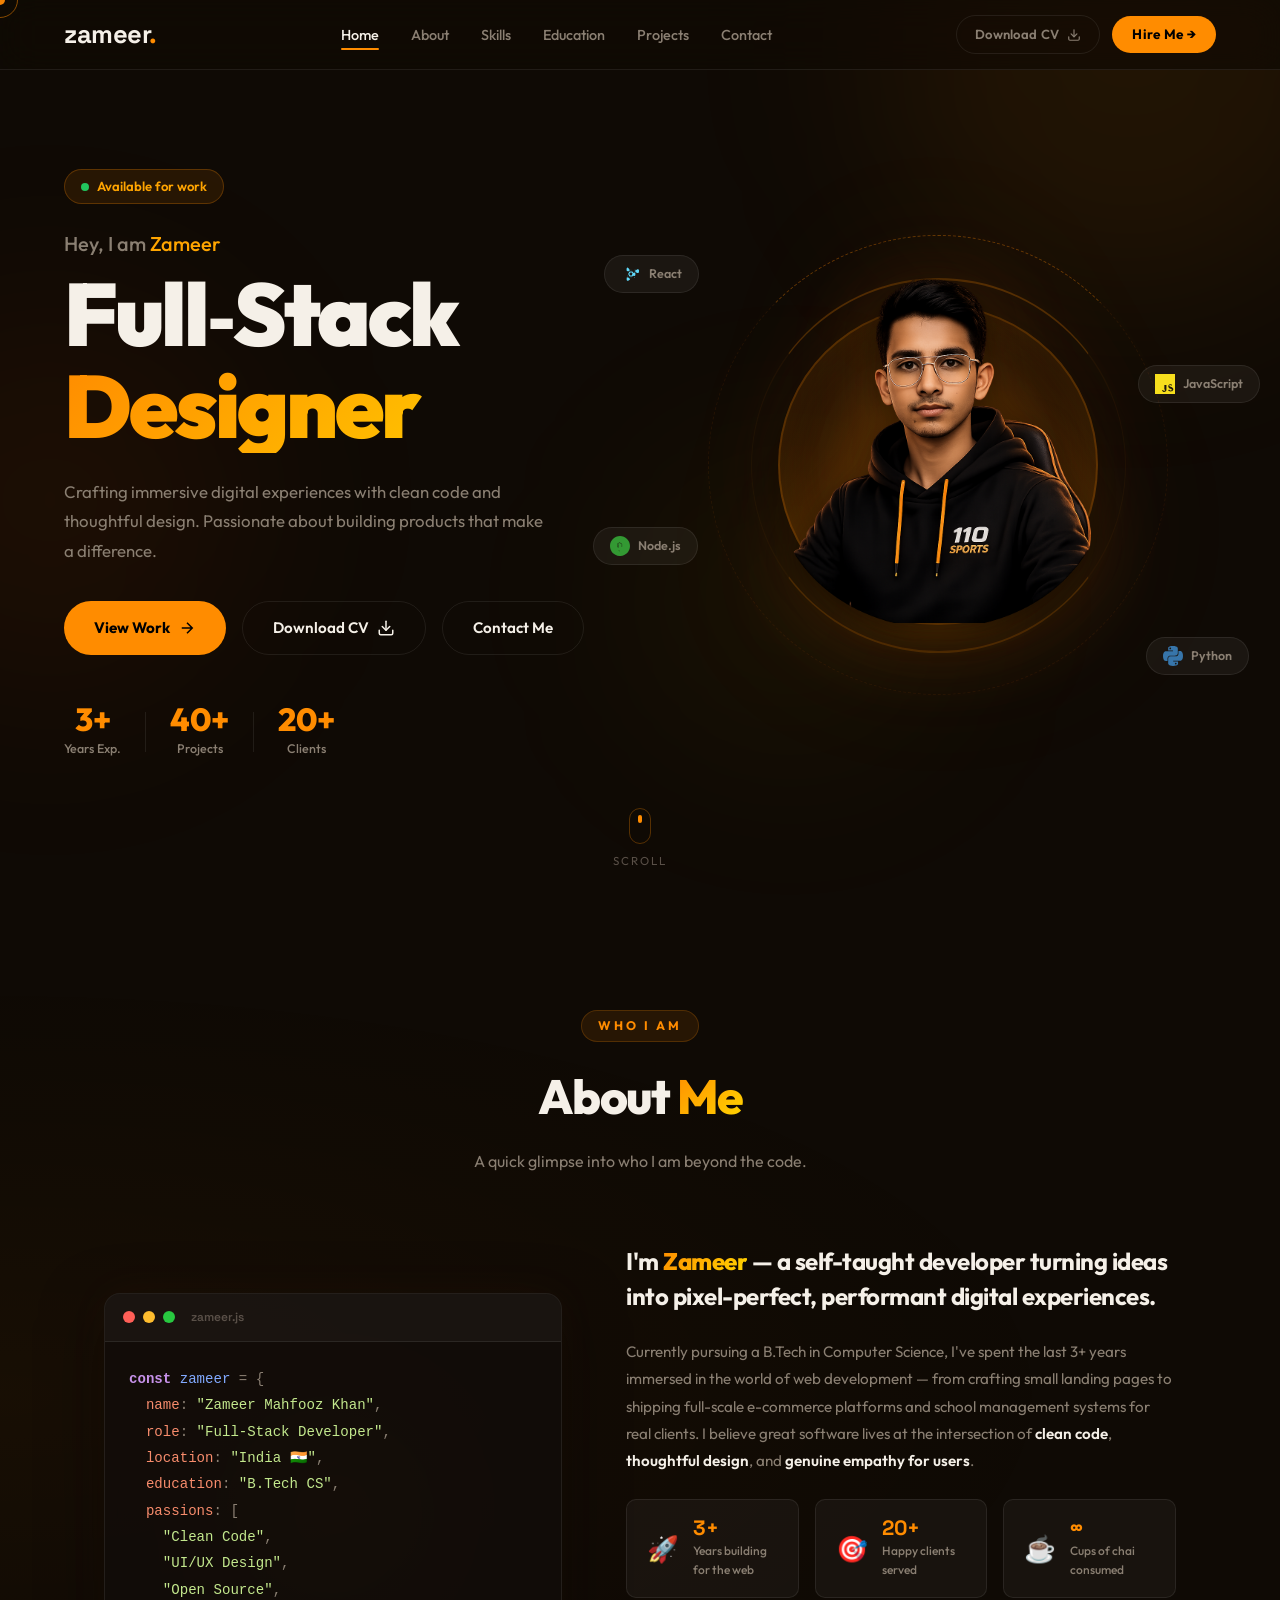
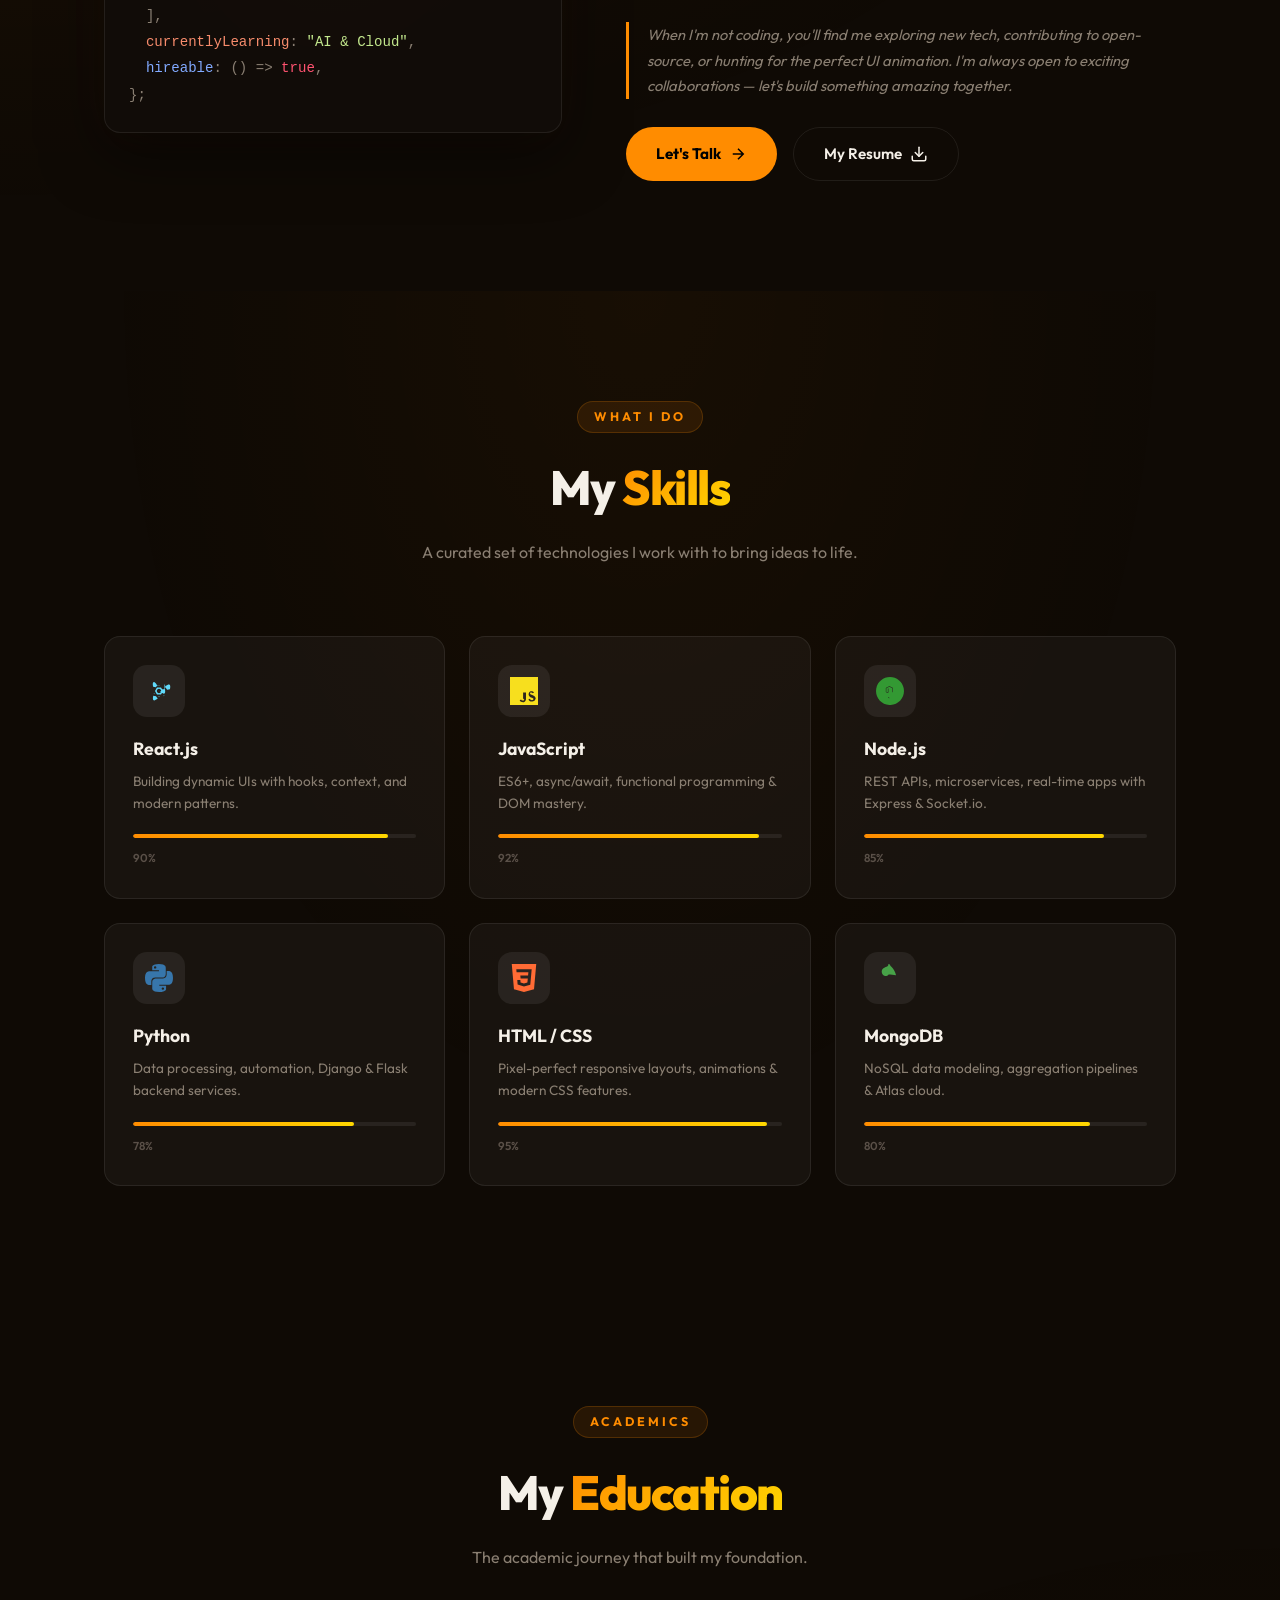
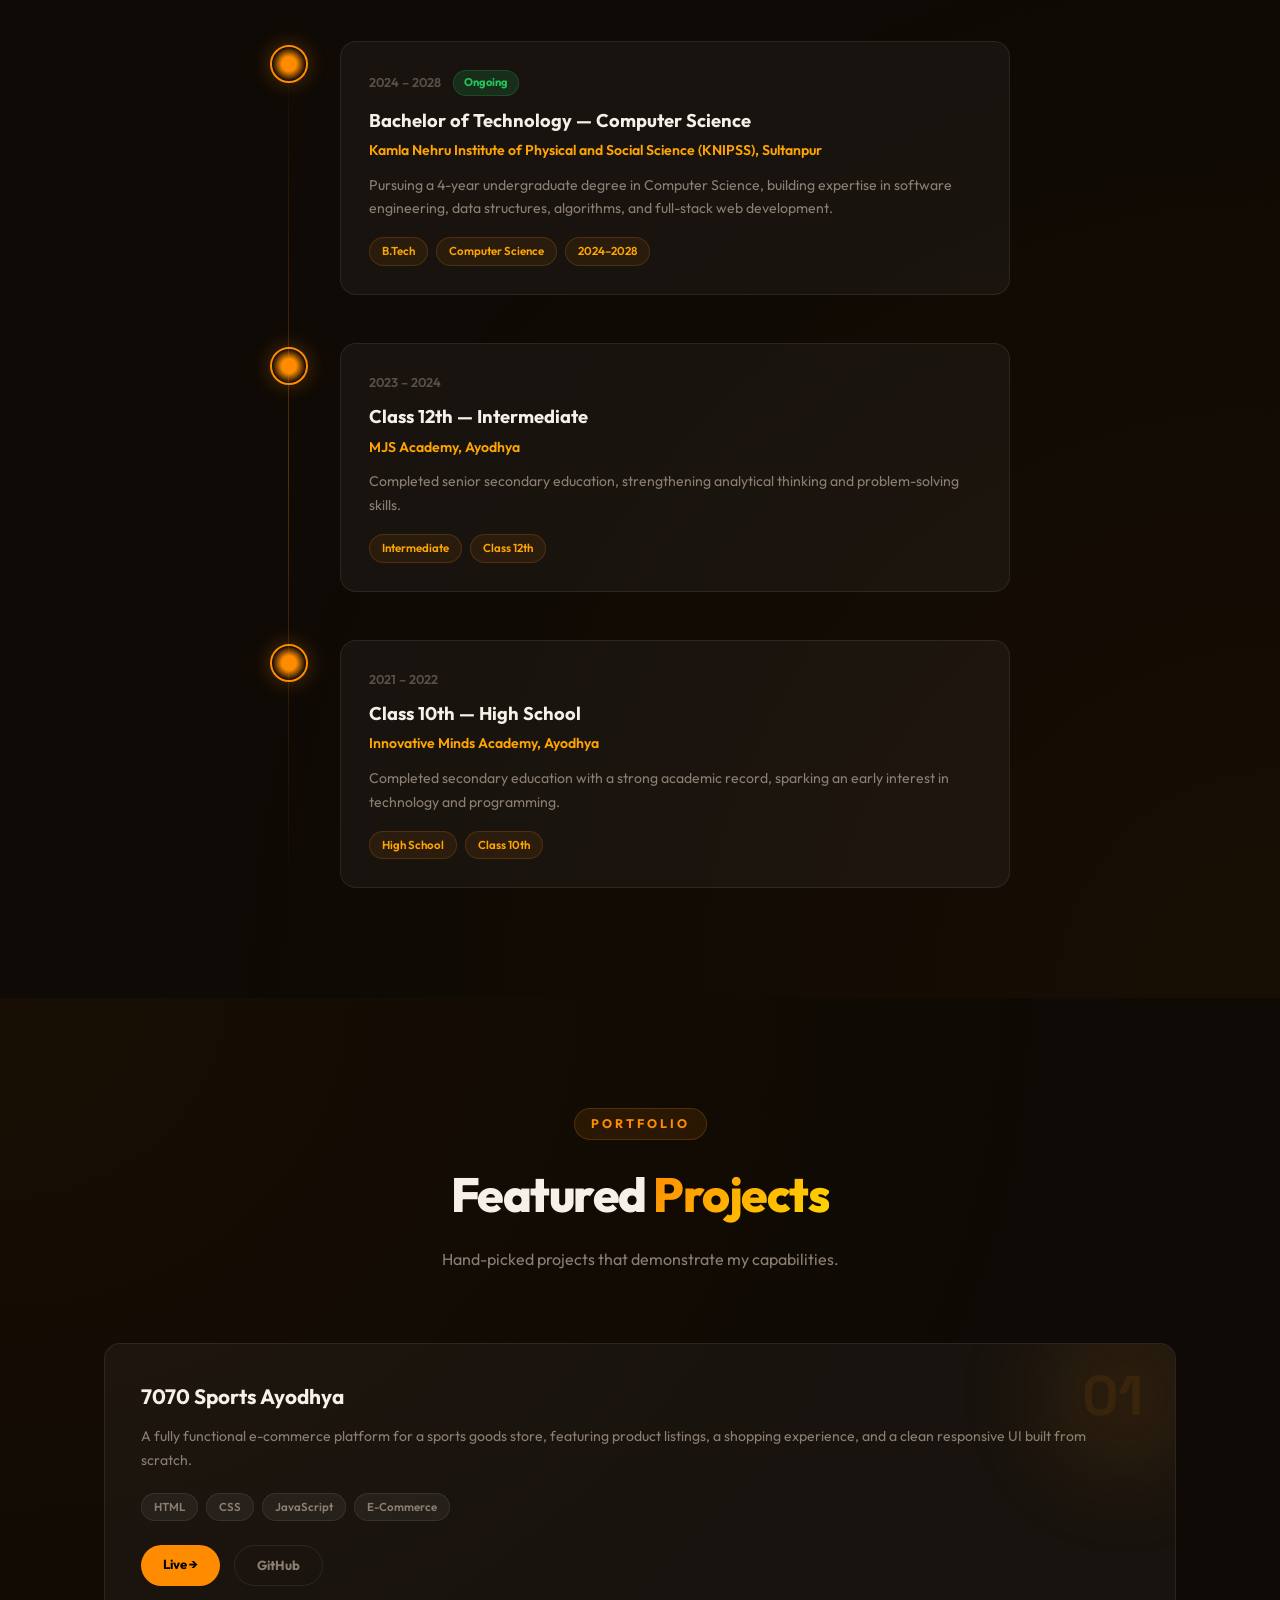
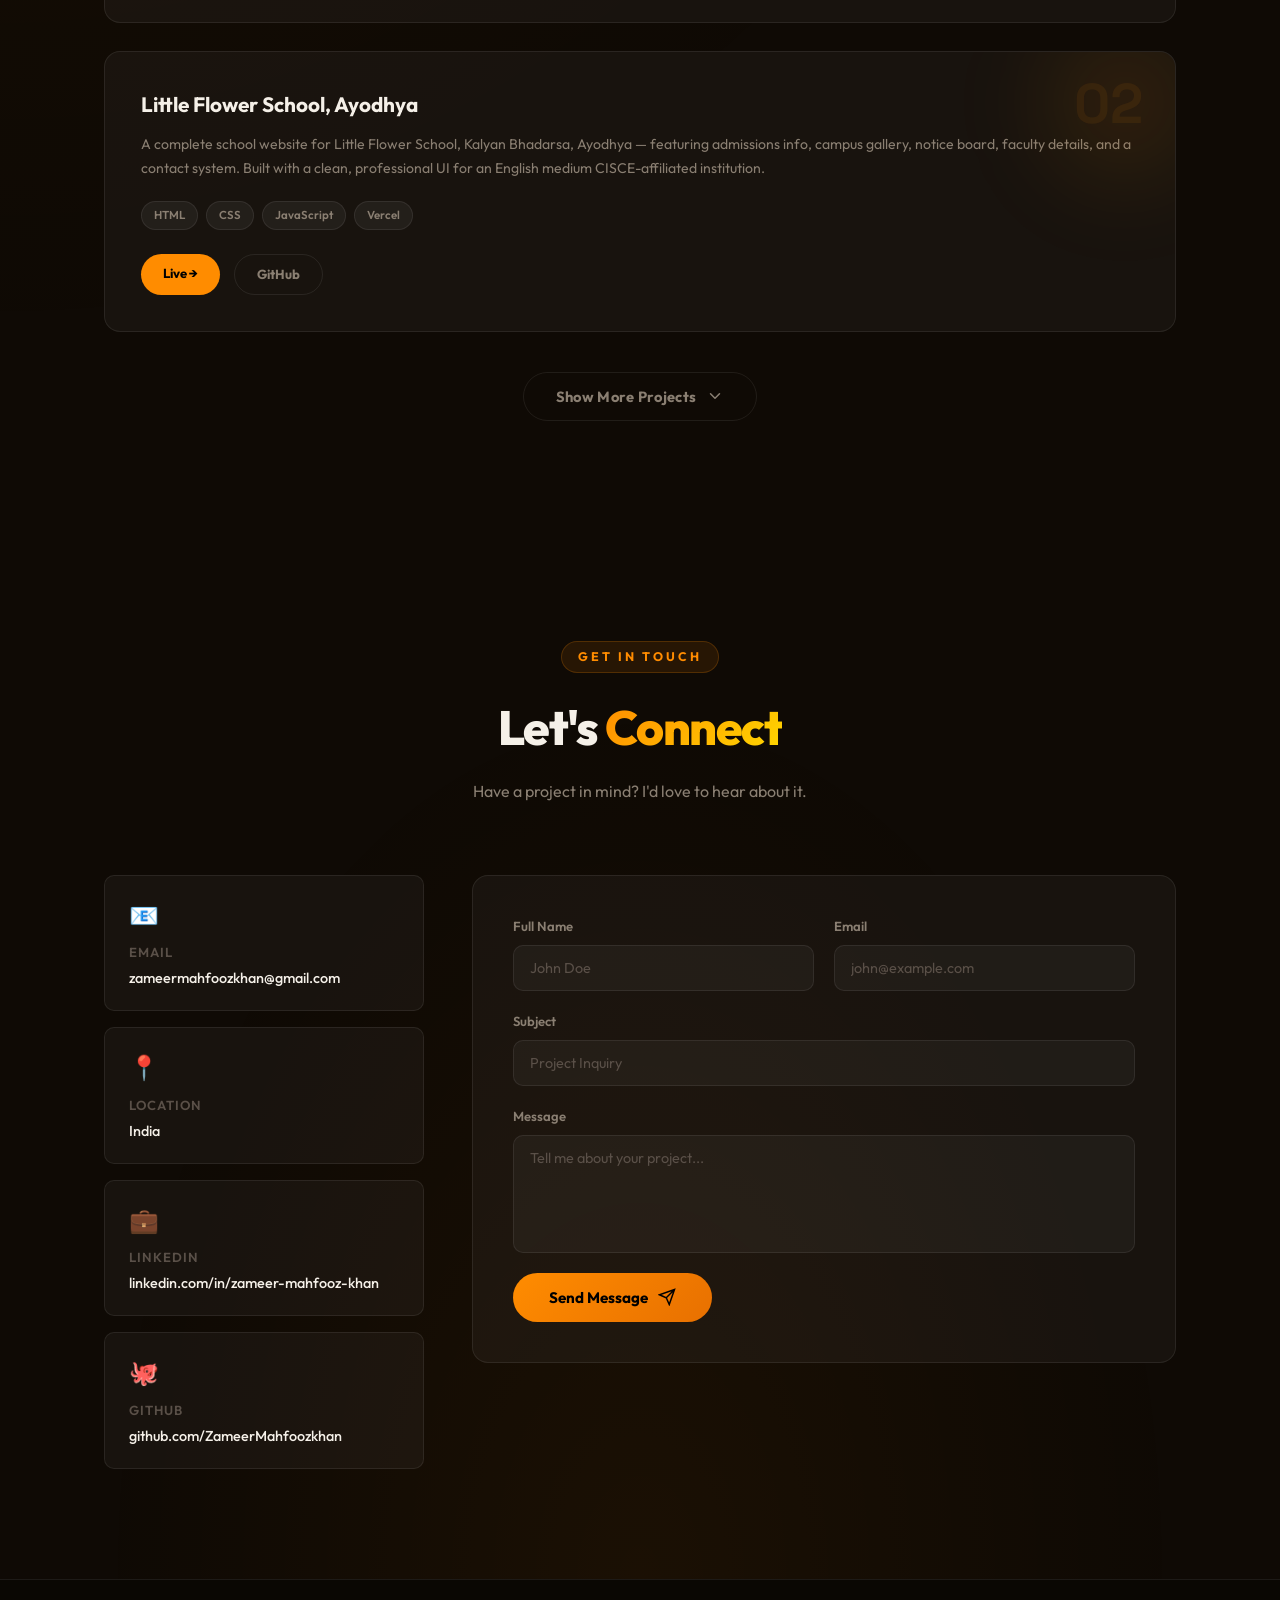
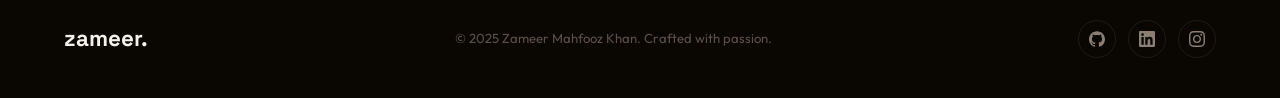
==== commit 9133be35: "Add About Me section, new projects, Formspree integration & mobile UI refinement" ====
--- a/index.html
+++ b/index.html
@@ -38,6 +38,7 @@
     <div class="nav-logo">zameer<span class="dot">.</span></div>
     <ul class="nav-links" id="navLinks">
       <li><a href="#home" class="nav-link active" data-section="home">Home</a></li>
+      <li><a href="#about" class="nav-link" data-section="about">About</a></li>
       <li><a href="#skills" class="nav-link" data-section="skills">Skills</a></li>
       <li><a href="#education" class="nav-link" data-section="education">Education</a></li>
       <li><a href="#projects" class="nav-link" data-section="projects">Projects</a></li>
@@ -133,6 +134,96 @@
     </div>
   </section>
 
+  <!-- About Me Section -->
+  <section class="section about-section" id="about">
+    <div class="section-container">
+      <div class="section-header">
+        <span class="section-tag">Who I am</span>
+        <h2 class="section-title">About <span class="accent">Me</span></h2>
+        <p class="section-subtitle">A quick glimpse into who I am beyond the code.</p>
+      </div>
+
+      <div class="about-layout">
+        <!-- Left: Decorative code visual -->
+        <div class="about-visual reveal">
+          <div class="about-code-window">
+            <div class="code-window-header">
+              <span class="code-dot red"></span>
+              <span class="code-dot yellow"></span>
+              <span class="code-dot green"></span>
+              <span class="code-window-title">zameer.js</span>
+            </div>
+            <div class="code-window-body">
+              <pre><code><span class="code-kw">const</span> <span class="code-var">zameer</span> = {
+  <span class="code-key">name</span>: <span class="code-str">"Zameer Mahfooz Khan"</span>,
+  <span class="code-key">role</span>: <span class="code-str">"Full-Stack Developer"</span>,
+  <span class="code-key">location</span>: <span class="code-str">"India 🇮🇳"</span>,
+  <span class="code-key">education</span>: <span class="code-str">"B.Tech CS"</span>,
+  <span class="code-key">passions</span>: [
+    <span class="code-str">"Clean Code"</span>,
+    <span class="code-str">"UI/UX Design"</span>,
+    <span class="code-str">"Open Source"</span>,
+  ],
+  <span class="code-key">currentlyLearning</span>: <span class="code-str">"AI & Cloud"</span>,
+  <span class="code-fn">hireable</span>: () => <span class="code-bool">true</span>,
+};</code></pre>
+            </div>
+          </div>
+          <div class="about-glow"></div>
+        </div>
+
+        <!-- Right: Text content -->
+        <div class="about-content reveal">
+          <h3 class="about-headline">
+            I'm <span class="about-name">Zameer</span> — a self-taught developer turning ideas into pixel-perfect, performant digital experiences.
+          </h3>
+          <p class="about-bio">
+            Currently pursuing a B.Tech in Computer Science, I've spent the last 3+ years immersed in the world of web development — from crafting small landing pages to shipping full-scale e-commerce platforms and school management systems for real clients. I believe great software lives at the intersection of <strong>clean code</strong>, <strong>thoughtful design</strong>, and <strong>genuine empathy for users</strong>.
+          </p>
+
+          <div class="about-highlights">
+            <div class="about-highlight-card">
+              <div class="about-hl-icon">🚀</div>
+              <div class="about-hl-info">
+                <span class="about-hl-number">3+</span>
+                <span class="about-hl-label">Years building for the web</span>
+              </div>
+            </div>
+            <div class="about-highlight-card">
+              <div class="about-hl-icon">🎯</div>
+              <div class="about-hl-info">
+                <span class="about-hl-number">20+</span>
+                <span class="about-hl-label">Happy clients served</span>
+              </div>
+            </div>
+            <div class="about-highlight-card">
+              <div class="about-hl-icon">☕</div>
+              <div class="about-hl-info">
+                <span class="about-hl-number">∞</span>
+                <span class="about-hl-label">Cups of chai consumed</span>
+              </div>
+            </div>
+          </div>
+
+          <p class="about-closing">
+            When I'm not coding, you'll find me exploring new tech, contributing to open-source, or hunting for the perfect UI animation. I'm always open to exciting collaborations — let's build something amazing together.
+          </p>
+
+          <div class="about-actions">
+            <a href="#contact" class="btn-primary">
+              <span>Let's Talk</span>
+              <svg viewBox="0 0 24 24" fill="none" stroke="currentColor" stroke-width="2"><path d="M5 12h14M12 5l7 7-7 7"/></svg>
+            </a>
+            <a href="Zameer_Resume.pdf" class="btn-secondary" download="Zameer_Resume.pdf">
+              <span>My Resume</span>
+              <svg viewBox="0 0 24 24" fill="none" stroke="currentColor" stroke-width="2" stroke-linecap="round" stroke-linejoin="round"><path d="M21 15v4a2 2 0 0 1-2 2H5a2 2 0 0 1-2-2v-4"/><polyline points="7 10 12 15 17 10"/><line x1="12" y1="15" x2="12" y2="3"/></svg>
+            </a>
+          </div>
+        </div>
+      </div>
+    </div>
+  </section>
+
   <!-- Skills Section -->
   <section class="section skills-section" id="skills">
     <div class="section-container">
@@ -302,11 +393,12 @@
             </div>
             <div class="project-links">
               <a href="https://lfs-two.vercel.app/" target="_blank" rel="noopener" class="proj-link live">Live →</a>
-            </div>
-          </div>
-        </div>
-
-        <div class="project-card featured reveal">
+              <a href="https://github.com/ZameerMahfoozkhan/lfs" target="_blank" rel="noopener" class="proj-link github">GitHub</a>
+            </div>
+          </div>
+        </div>
+
+        <div class="project-card featured reveal project-hidden">
           <div class="project-glow"></div>
           <div class="project-number">03</div>
           <div class="project-info">
@@ -317,9 +409,33 @@
             </div>
             <div class="project-links">
               <a href="https://www.anufix.com/" target="_blank" rel="noopener" class="proj-link live">Live →</a>
-            </div>
-          </div>
-        </div>
+              <a href="https://github.com/ZameerMahfoozkhan/anufix" target="_blank" rel="noopener" class="proj-link github">GitHub</a>
+            </div>
+          </div>
+        </div>
+
+        <div class="project-card featured reveal project-hidden">
+          <div class="project-glow"></div>
+          <div class="project-number">04</div>
+          <div class="project-info">
+            <h3 class="project-title">24x7 Customer Service</h3>
+            <p class="project-desc">A comprehensive customer service portal providing 24/7 support solutions. Features a modern, user-friendly interface with service categories, support request system, and responsive design for seamless access across all devices.</p>
+            <div class="project-tech">
+              <span>HTML</span><span>CSS</span><span>JavaScript</span><span>Support Portal</span>
+            </div>
+            <div class="project-links">
+              <a href="https://www.24x7customer-service.co.in/" target="_blank" rel="noopener" class="proj-link live">Live →</a>
+              <a href="https://github.com/ZameerMahfoozkhan/24-7coustomer-service.co.in" target="_blank" rel="noopener" class="proj-link github">GitHub</a>
+            </div>
+          </div>
+        </div>
+      </div>
+
+      <div class="projects-toggle-wrap">
+        <button class="btn-show-more" id="showMoreProjects">
+          <span>Show More Projects</span>
+          <svg viewBox="0 0 24 24" fill="none" stroke="currentColor" stroke-width="2" stroke-linecap="round" stroke-linejoin="round"><polyline points="6 9 12 15 18 9"/></svg>
+        </button>
       </div>
     </div>
   </section>
@@ -357,7 +473,7 @@
           </div>
         </div>
 
-        <form class="contact-form" id="contactForm">
+        <form class="contact-form" id="contactForm" action="https://formspree.io/f/maqkpygn" method="POST">
           <div class="form-row">
             <div class="form-group">
               <label for="name">Full Name</label>
--- a/style.css
+++ b/style.css
@@ -401,6 +401,193 @@
 .section-subtitle { font-size: 1rem; color: var(--text-muted); max-width: 480px; margin: 0 auto; }
 
 /* ===========================
+   ABOUT ME SECTION
+=========================== */
+.about-section {
+  background: radial-gradient(ellipse at center left, rgba(255,140,0,0.04) 0%, transparent 60%);
+}
+
+.about-layout {
+  display: grid;
+  grid-template-columns: 1fr 1.2fr;
+  gap: 64px;
+  align-items: center;
+}
+
+/* --- Code Window Visual --- */
+.about-visual {
+  position: relative;
+}
+
+.about-code-window {
+  background: rgba(18, 14, 10, 0.85);
+  border: 1px solid var(--border);
+  border-radius: var(--radius);
+  overflow: hidden;
+  box-shadow:
+    0 20px 60px rgba(0, 0, 0, 0.5),
+    0 0 40px rgba(255, 140, 0, 0.05);
+  transition: var(--transition);
+}
+.about-code-window:hover {
+  border-color: var(--border-hov);
+  box-shadow:
+    0 24px 70px rgba(0, 0, 0, 0.6),
+    0 0 60px rgba(255, 140, 0, 0.1);
+  transform: translateY(-4px);
+}
+
+.code-window-header {
+  display: flex;
+  align-items: center;
+  gap: 8px;
+  padding: 14px 18px;
+  background: rgba(255, 255, 255, 0.03);
+  border-bottom: 1px solid var(--border);
+}
+.code-dot {
+  width: 12px; height: 12px;
+  border-radius: 50%;
+}
+.code-dot.red    { background: #FF5F57; }
+.code-dot.yellow { background: #FEBC2E; }
+.code-dot.green  { background: #28C840; }
+.code-window-title {
+  font-size: 0.75rem;
+  color: var(--text-dim);
+  font-weight: 600;
+  margin-left: 8px;
+  font-family: 'Space Grotesk', monospace;
+}
+
+.code-window-body {
+  padding: 24px;
+  overflow-x: auto;
+}
+.code-window-body pre {
+  margin: 0;
+  font-family: 'Space Grotesk', 'Courier New', monospace;
+  font-size: 0.88rem;
+  line-height: 1.8;
+  color: var(--text-muted);
+  white-space: pre;
+}
+.code-kw   { color: #C792EA; font-weight: 600; }
+.code-var  { color: #82AAFF; }
+.code-key  { color: #F78C6C; }
+.code-str  { color: #C3E88D; }
+.code-fn   { color: #82AAFF; }
+.code-bool { color: #FF5370; }
+
+.about-glow {
+  position: absolute;
+  width: 300px; height: 300px;
+  background: radial-gradient(circle, rgba(255,140,0,0.12) 0%, transparent 70%);
+  border-radius: 50%;
+  top: 50%; left: 50%;
+  transform: translate(-50%, -50%);
+  filter: blur(60px);
+  pointer-events: none;
+  z-index: -1;
+  animation: glowPulse 4s ease-in-out infinite alternate;
+}
+
+/* --- Right Content --- */
+.about-content {
+  display: flex;
+  flex-direction: column;
+  gap: 24px;
+}
+
+.about-headline {
+  font-size: 1.5rem;
+  font-weight: 700;
+  line-height: 1.45;
+  color: var(--text);
+  letter-spacing: -0.5px;
+}
+.about-name {
+  background: linear-gradient(135deg, var(--orange), #FFD700);
+  -webkit-background-clip: text;
+  -webkit-text-fill-color: transparent;
+  background-clip: text;
+  font-weight: 800;
+}
+
+.about-bio {
+  font-size: 0.95rem;
+  color: var(--text-muted);
+  line-height: 1.8;
+}
+.about-bio strong {
+  color: var(--text);
+  font-weight: 600;
+}
+
+.about-highlights {
+  display: flex;
+  gap: 16px;
+  flex-wrap: wrap;
+}
+.about-highlight-card {
+  flex: 1;
+  min-width: 140px;
+  display: flex;
+  align-items: center;
+  gap: 14px;
+  background: var(--bg-card);
+  border: 1px solid var(--border);
+  border-radius: var(--radius-sm);
+  padding: 18px 20px;
+  transition: var(--transition);
+  cursor: default;
+}
+.about-highlight-card:hover {
+  border-color: var(--border-hov);
+  background: var(--bg-card-hov);
+  transform: translateY(-3px);
+  box-shadow: 0 12px 40px rgba(255, 140, 0, 0.08);
+}
+.about-hl-icon {
+  font-size: 1.6rem;
+  line-height: 1;
+  flex-shrink: 0;
+}
+.about-hl-info {
+  display: flex;
+  flex-direction: column;
+  gap: 2px;
+}
+.about-hl-number {
+  font-size: 1.3rem;
+  font-weight: 800;
+  color: var(--orange);
+  line-height: 1;
+  font-family: 'Space Grotesk', sans-serif;
+}
+.about-hl-label {
+  font-size: 0.75rem;
+  color: var(--text-muted);
+  font-weight: 500;
+}
+
+.about-closing {
+  font-size: 0.92rem;
+  color: var(--text-muted);
+  line-height: 1.75;
+  font-style: italic;
+  border-left: 3px solid var(--orange);
+  padding-left: 18px;
+}
+
+.about-actions {
+  display: flex;
+  gap: 16px;
+  flex-wrap: wrap;
+  padding-top: 4px;
+}
+
+/* ===========================
    SKILLS SECTION
 =========================== */
 .skills-section { background: radial-gradient(ellipse at top, rgba(255,140,0,0.04) 0%, transparent 60%); }
@@ -538,6 +725,50 @@
 .proj-link.live:hover { background: var(--orange-lt); transform: translateY(-2px); box-shadow: 0 8px 24px var(--orange-glow); }
 .proj-link.github { border: 1.5px solid var(--border); color: var(--text-muted); }
 .proj-link.github:hover { border-color: var(--orange); color: var(--orange); }
+
+/* Project show/hide toggle */
+.project-hidden {
+  display: none !important;
+}
+.project-hidden.project-visible {
+  display: block !important;
+}
+
+.projects-toggle-wrap {
+  display: flex;
+  justify-content: center;
+  margin-top: 40px;
+}
+.btn-show-more {
+  display: inline-flex;
+  align-items: center;
+  gap: 10px;
+  background: transparent;
+  color: var(--text-muted);
+  font-family: 'Outfit', sans-serif;
+  font-weight: 700;
+  font-size: 0.92rem;
+  padding: 14px 32px;
+  border-radius: 50px;
+  border: 1.5px solid var(--border);
+  cursor: pointer;
+  transition: var(--transition);
+  letter-spacing: 0.3px;
+}
+.btn-show-more svg {
+  width: 18px;
+  height: 18px;
+  transition: transform var(--transition);
+}
+.btn-show-more:hover {
+  border-color: var(--orange);
+  color: var(--orange);
+  transform: translateY(-3px);
+  box-shadow: 0 12px 36px var(--orange-glow);
+}
+.btn-show-more.expanded svg {
+  transform: rotate(180deg);
+}
 
 /* ===========================
    CONTACT SECTION
@@ -628,34 +859,206 @@
 /* ===========================
    RESPONSIVE
 =========================== */
+
+/* --- Tablet (≤ 900px) --- */
 @media (max-width: 900px) {
-  .hero { flex-direction: column; text-align: center; padding-top: 100px; }
+  .section { padding: 80px 0; }
+  .section-header { margin-bottom: 48px; }
+  .section-subtitle { font-size: 0.92rem; }
+
+  /* Hero */
+  .hero { flex-direction: column; text-align: center; padding: 100px 5% 50px; gap: 24px; }
   .hero-content { max-width: 100%; }
   .hero-description { margin-inline: auto; }
   .hero-actions { justify-content: center; }
   .hero-stats { justify-content: center; }
-  .hero-visual { order: -1; min-height: 360px; }
-  .hero-visual::before { width: 280px; height: 280px; }
-  .avatar-container { width: 280px; height: 340px; }
-  .outer-ring { width: 340px; height: 340px; }
-  .mid-ring   { width: 280px; height: 280px; }
+
+  /* Avatar */
+  .hero-visual { order: -1; min-height: 340px; }
+  .hero-visual::before { width: 260px; height: 260px; }
+  .avatar-container { width: 260px; height: 300px; }
+  .avatar-container .avatar-img { height: 340px; }
+  .outer-ring { width: 320px; height: 320px; }
+  .mid-ring   { width: 265px; height: 265px; }
   .float-badge { display: none; }
+
+  /* About */
+  .about-layout { grid-template-columns: 1fr; gap: 40px; }
+  .about-headline { font-size: 1.3rem; }
+
+  /* Projects */
+  .project-card.featured { grid-column: auto; }
+  .project-card { padding: 28px; }
+  .project-number { font-size: 2.8rem; top: 18px; right: 22px; }
+
+  /* Contact */
   .contact-layout { grid-template-columns: 1fr; }
   .contact-info { flex-direction: row; flex-wrap: wrap; }
   .contact-card { flex: 1; min-width: 140px; }
-  .project-card.featured { grid-column: auto; }
-}
-
+  .contact-form { padding: 28px; }
+}
+
+/* --- Mobile (≤ 640px) --- */
 @media (max-width: 640px) {
-  .nav-links { display: none; position: fixed; top: 70px; left: 0; right: 0; background: rgba(15,10,5,0.97); flex-direction: column; padding: 30px; gap: 20px; border-bottom: 1px solid var(--border); transition: var(--transition); }
+  /* Disable custom cursor on touch */
+  .cursor, .cursor-follower { display: none !important; }
+  body { cursor: auto; }
+
+  .section { padding: 60px 0; }
+  .section-container { padding: 0 20px; }
+  .section-header { margin-bottom: 36px; }
+  .section-tag { font-size: 0.72rem; letter-spacing: 2px; padding: 4px 12px; }
+  .section-title { font-size: 1.6rem; letter-spacing: -0.8px; }
+  .section-subtitle { font-size: 0.85rem; }
+
+  /* Navbar */
+  .nav-links {
+    display: none;
+    position: fixed;
+    top: 70px; left: 0; right: 0;
+    background: rgba(15,10,5,0.97);
+    backdrop-filter: blur(20px);
+    flex-direction: column;
+    padding: 24px 20px;
+    gap: 6px;
+    border-bottom: 1px solid var(--border);
+    transition: var(--transition);
+    z-index: 999;
+  }
   .nav-links.open { display: flex; }
+  .nav-links li a {
+    display: block;
+    padding: 12px 16px;
+    border-radius: var(--radius-sm);
+    font-size: 1rem;
+    transition: background var(--transition);
+  }
+  .nav-links li a:hover,
+  .nav-links li a.active {
+    background: rgba(255,140,0,0.08);
+  }
   .hamburger { display: flex; }
   .nav-actions { display: none; }
-  .form-row { grid-template-columns: 1fr; }
-  .skills-grid { grid-template-columns: 1fr; }
-  .contact-info { flex-direction: column; }
-  .footer-content { justify-content: center; text-align: center; }
+
+  /* Hero */
+  .hero { padding: 90px 20px 40px; gap: 16px; min-height: auto; }
+  .hero-badge { font-size: 0.75rem; padding: 5px 14px; margin-bottom: 16px; }
+  .hero-greeting { font-size: 1.05rem; }
+  .hero-title { font-size: clamp(2.2rem, 10vw, 3rem); letter-spacing: -1.5px; margin-bottom: 16px; }
+  .hero-description { font-size: 0.92rem; margin-bottom: 24px; line-height: 1.7; }
+  .hero-actions { gap: 10px; margin-bottom: 32px; }
+  .btn-primary, .btn-secondary { font-size: 0.85rem; padding: 12px 22px; }
+  .hero-stats { gap: 16px; }
+  .stat-number { font-size: 1.6rem; }
+  .stat-label { font-size: 0.7rem; }
+  .stat-divider { height: 32px; }
+
+  /* Avatar - Mobile */
+  .hero-visual { min-height: 280px; }
+  .hero-visual::before { width: 200px; height: 200px; }
+  .avatar-container { width: 220px; height: 260px; }
+  .avatar-container .avatar-img { height: 290px; }
+  .outer-ring { width: 270px; height: 270px; }
+  .mid-ring   { width: 230px; height: 230px; }
+  .scroll-indicator { display: none; }
+
+  /* About - Mobile */
+  .about-layout { gap: 32px; }
+  .about-headline { font-size: 1.15rem; line-height: 1.5; }
+  .about-bio { font-size: 0.88rem; }
+  .about-highlights { flex-direction: column; gap: 12px; }
+  .about-highlight-card { padding: 14px 16px; gap: 12px; }
+  .about-hl-number { font-size: 1.15rem; }
+  .about-hl-label { font-size: 0.72rem; }
+  .about-closing { font-size: 0.85rem; padding-left: 14px; }
+  .about-actions { gap: 10px; }
+  .about-actions .btn-primary,
+  .about-actions .btn-secondary { font-size: 0.82rem; padding: 11px 20px; flex: 1; justify-content: center; }
+  .code-window-body { padding: 16px; }
+  .code-window-body pre { font-size: 0.75rem; line-height: 1.7; }
+  .code-window-header { padding: 10px 14px; }
+  .code-dot { width: 10px; height: 10px; }
+
+  /* Skills - Mobile */
+  .skills-grid { grid-template-columns: 1fr; gap: 16px; }
+  .skill-card { padding: 22px; }
+  .skill-icon-wrap { width: 44px; height: 44px; border-radius: 12px; margin-bottom: 14px; }
+  .skill-icon-wrap svg { width: 24px; height: 24px; }
+  .skill-name { font-size: 1rem; }
+  .skill-desc { font-size: 0.82rem; margin-bottom: 16px; }
+
+  /* Timeline - Mobile */
   .timeline::before { display: none; }
-  .timeline-item { flex-direction: column; gap: 12px; }
+  .timeline-item { flex-direction: column; gap: 12px; margin-bottom: 28px; }
   .timeline-dot { width: 28px; height: 28px; }
-}
+  .timeline-card { padding: 22px; }
+  .timeline-role { font-size: 1.05rem; }
+  .timeline-desc { font-size: 0.82rem; }
+  .timeline-company { font-size: 0.82rem; }
+
+  /* Projects - Mobile */
+  .projects-grid { gap: 18px; }
+  .project-card { padding: 24px; }
+  .project-title { font-size: 1.15rem; }
+  .project-desc { font-size: 0.82rem; }
+  .project-number { font-size: 2.2rem; top: 14px; right: 18px; }
+  .project-tech span { font-size: 0.68rem; padding: 3px 10px; }
+  .proj-link { font-size: 0.78rem; padding: 8px 18px; }
+  .btn-show-more { font-size: 0.85rem; padding: 12px 26px; }
+
+  /* Contact - Mobile */
+  .contact-info { flex-direction: column; gap: 12px; }
+  .contact-card { padding: 16px 18px; }
+  .contact-card h4 { font-size: 0.75rem; }
+  .contact-card a, .contact-card span { font-size: 0.82rem; word-break: break-all; }
+  .contact-form { padding: 22px; gap: 16px; }
+  .form-row { grid-template-columns: 1fr; gap: 16px; }
+  .form-group label { font-size: 0.78rem; }
+  .form-group input, .form-group textarea { padding: 11px 14px; font-size: 0.85rem; }
+  .btn-submit { width: 100%; justify-content: center; padding: 14px 24px; font-size: 0.88rem; }
+
+  /* Footer - Mobile */
+  .footer { padding: 28px 20px; }
+  .footer-content { justify-content: center; text-align: center; flex-direction: column; gap: 14px; }
+  .footer-logo { font-size: 1.2rem; }
+  .footer-copy { font-size: 0.75rem; }
+  .footer-socials { justify-content: center; }
+  .social-btn { width: 36px; height: 36px; }
+  .social-btn svg { width: 14px; height: 14px; }
+}
+
+/* --- Small phones (≤ 400px) --- */
+@media (max-width: 400px) {
+  .section-container { padding: 0 16px; }
+  .hero { padding: 85px 16px 32px; }
+  .hero-title { font-size: 2rem; letter-spacing: -1px; }
+  .hero-greeting { font-size: 0.95rem; }
+  .hero-description { font-size: 0.85rem; }
+  .hero-actions { flex-direction: column; }
+  .btn-primary, .btn-secondary { width: 100%; justify-content: center; }
+  .hero-stats { gap: 12px; }
+  .stat-number { font-size: 1.4rem; }
+
+  .avatar-container { width: 190px; height: 230px; }
+  .avatar-container .avatar-img { height: 260px; }
+  .outer-ring { width: 240px; height: 240px; }
+  .mid-ring   { width: 200px; height: 200px; }
+
+  .about-headline { font-size: 1.05rem; }
+  .about-bio { font-size: 0.82rem; }
+  .about-actions { flex-direction: column; }
+  .about-actions .btn-primary,
+  .about-actions .btn-secondary { width: 100%; }
+
+  .code-window-body pre { font-size: 0.68rem; }
+
+  .project-card { padding: 20px; }
+  .project-title { font-size: 1.05rem; }
+  .project-links { flex-wrap: wrap; gap: 10px; }
+  .proj-link { flex: 1; text-align: center; min-width: 100px; }
+
+  .timeline-card { padding: 18px; }
+  .skill-card { padding: 18px; }
+
+  .contact-form { padding: 18px; }
+}
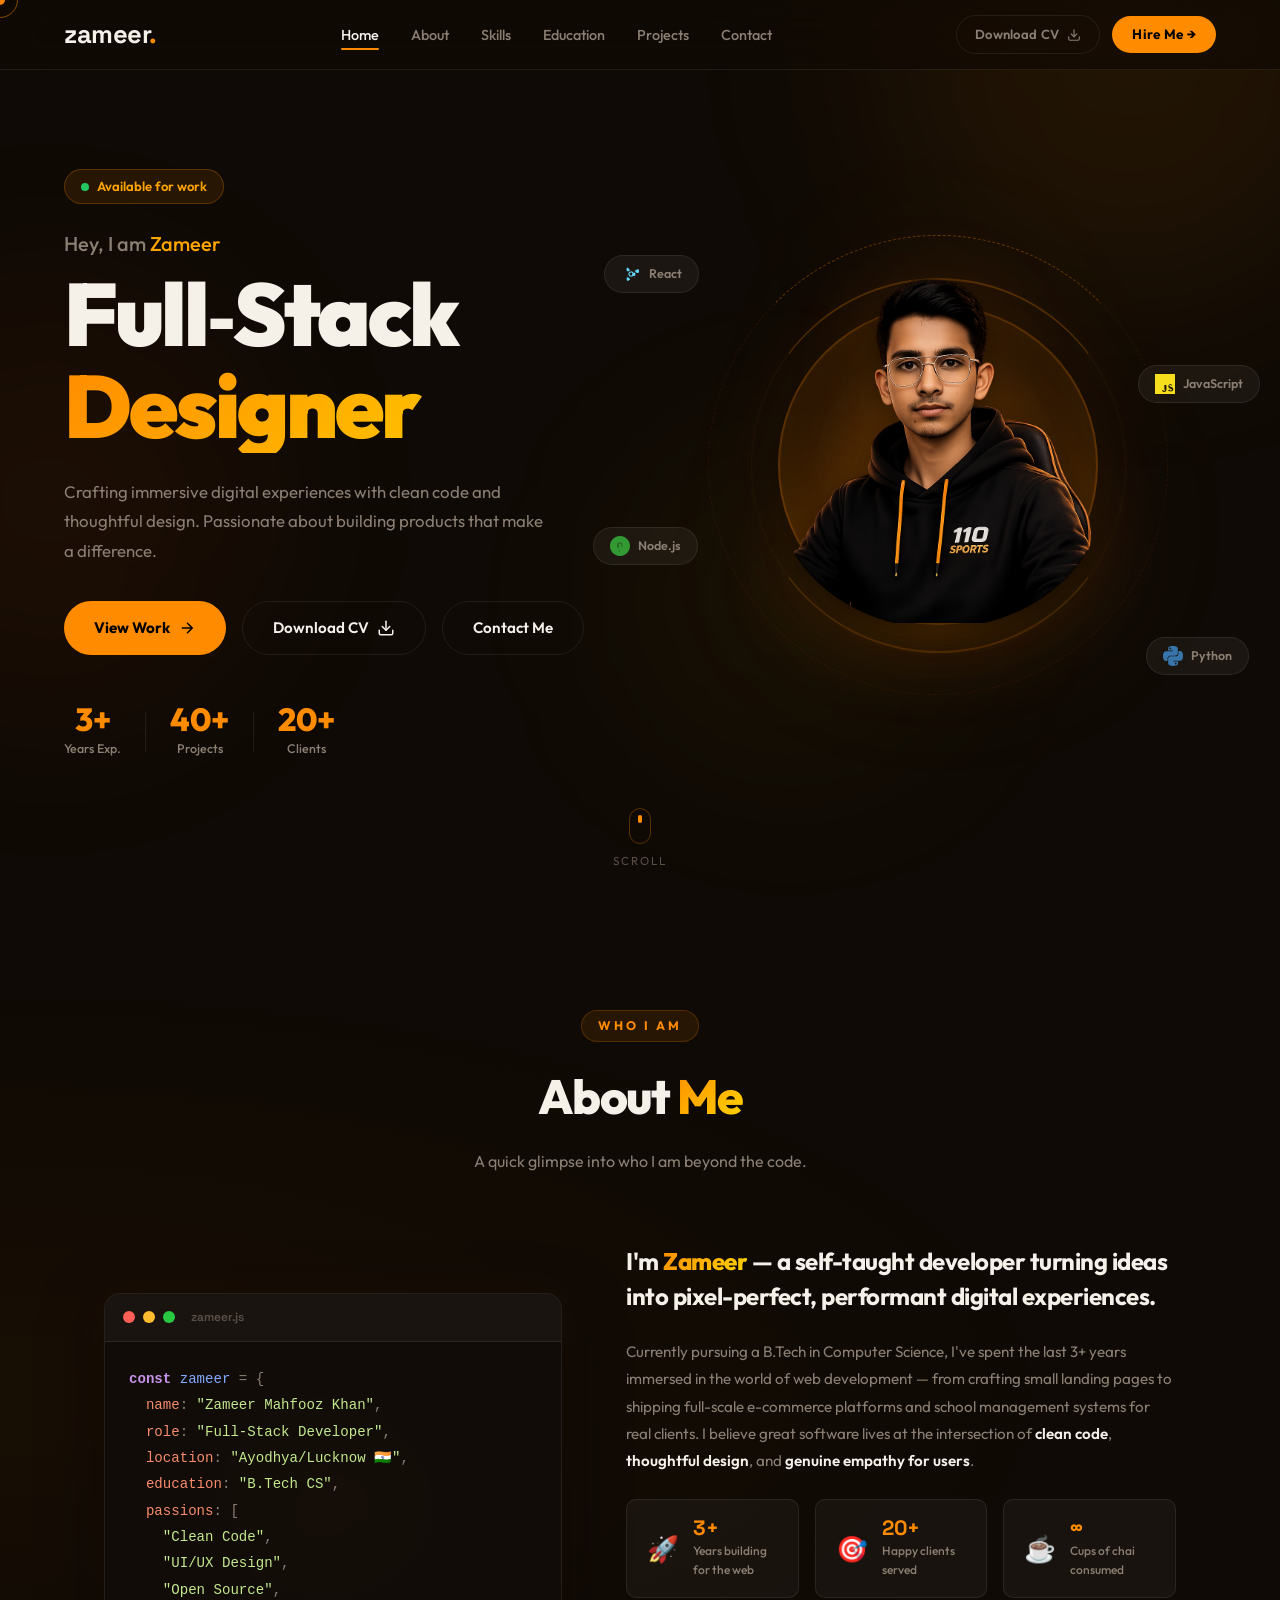
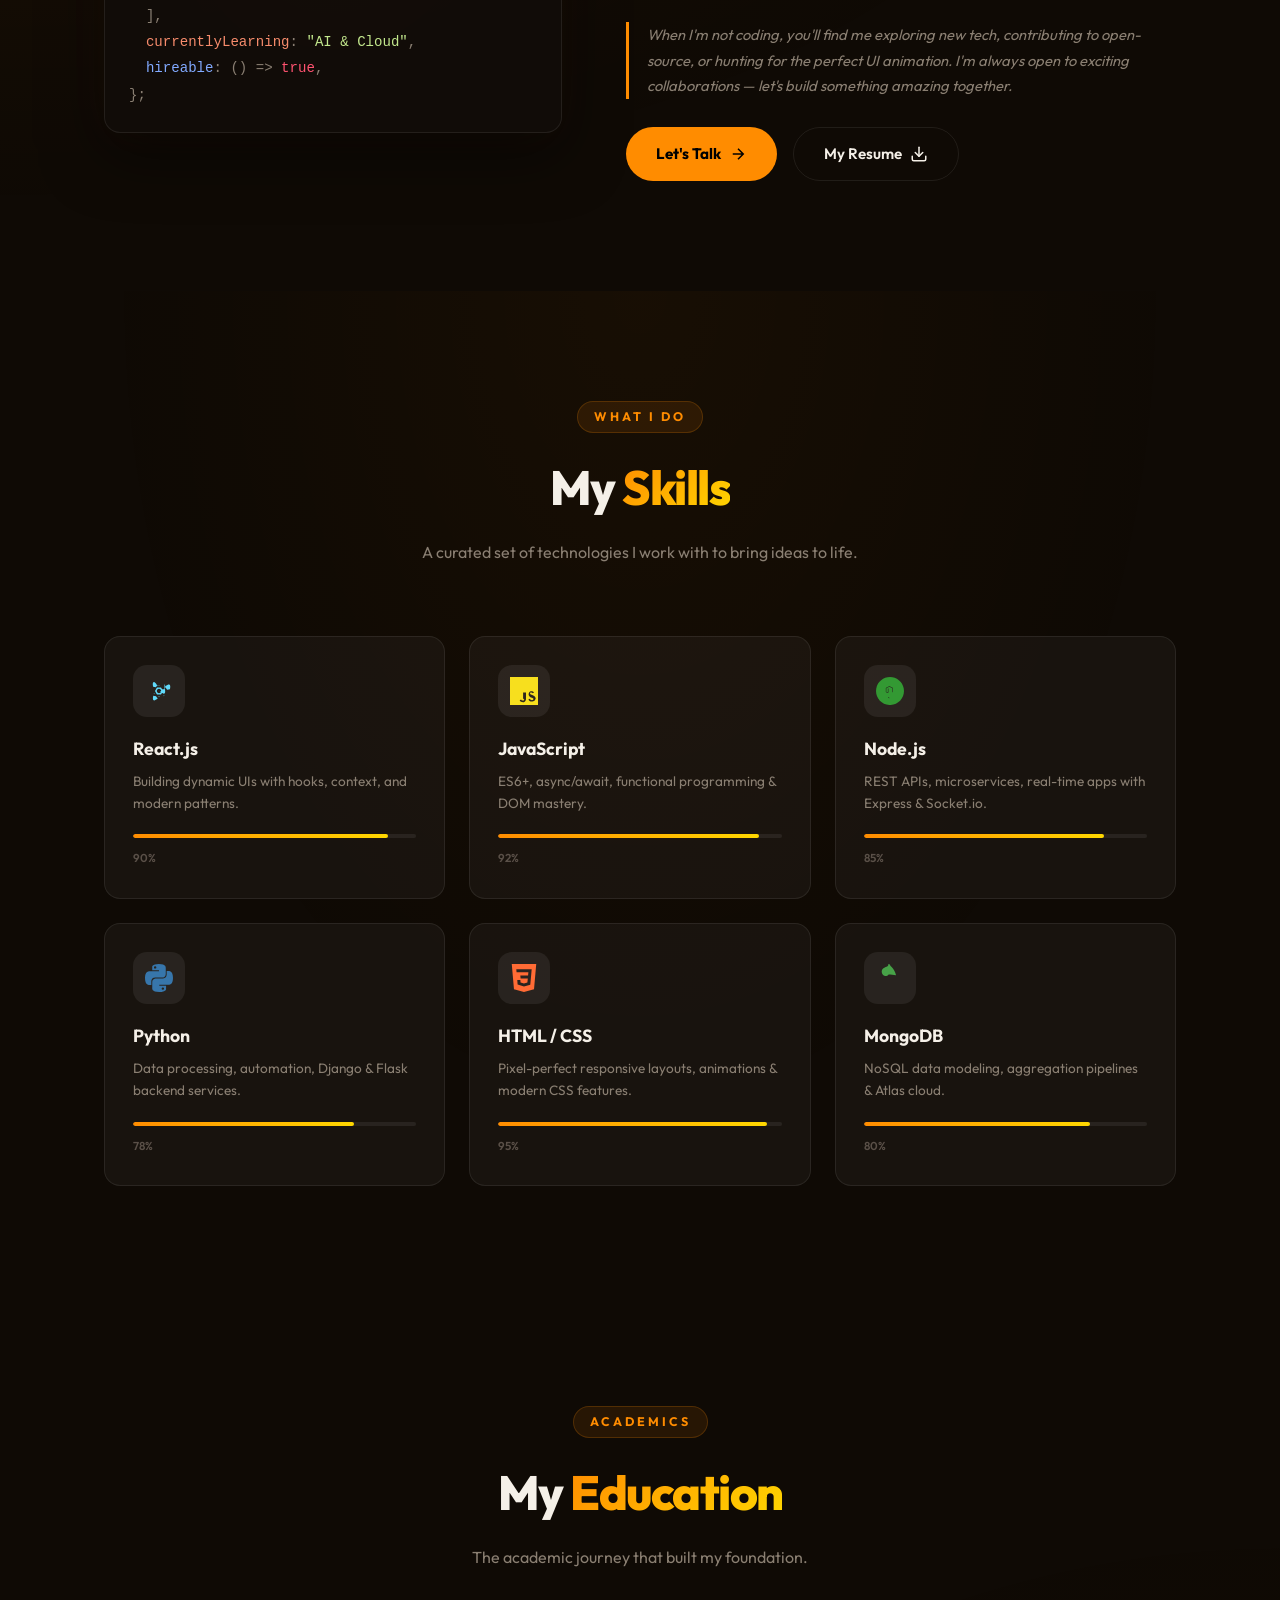
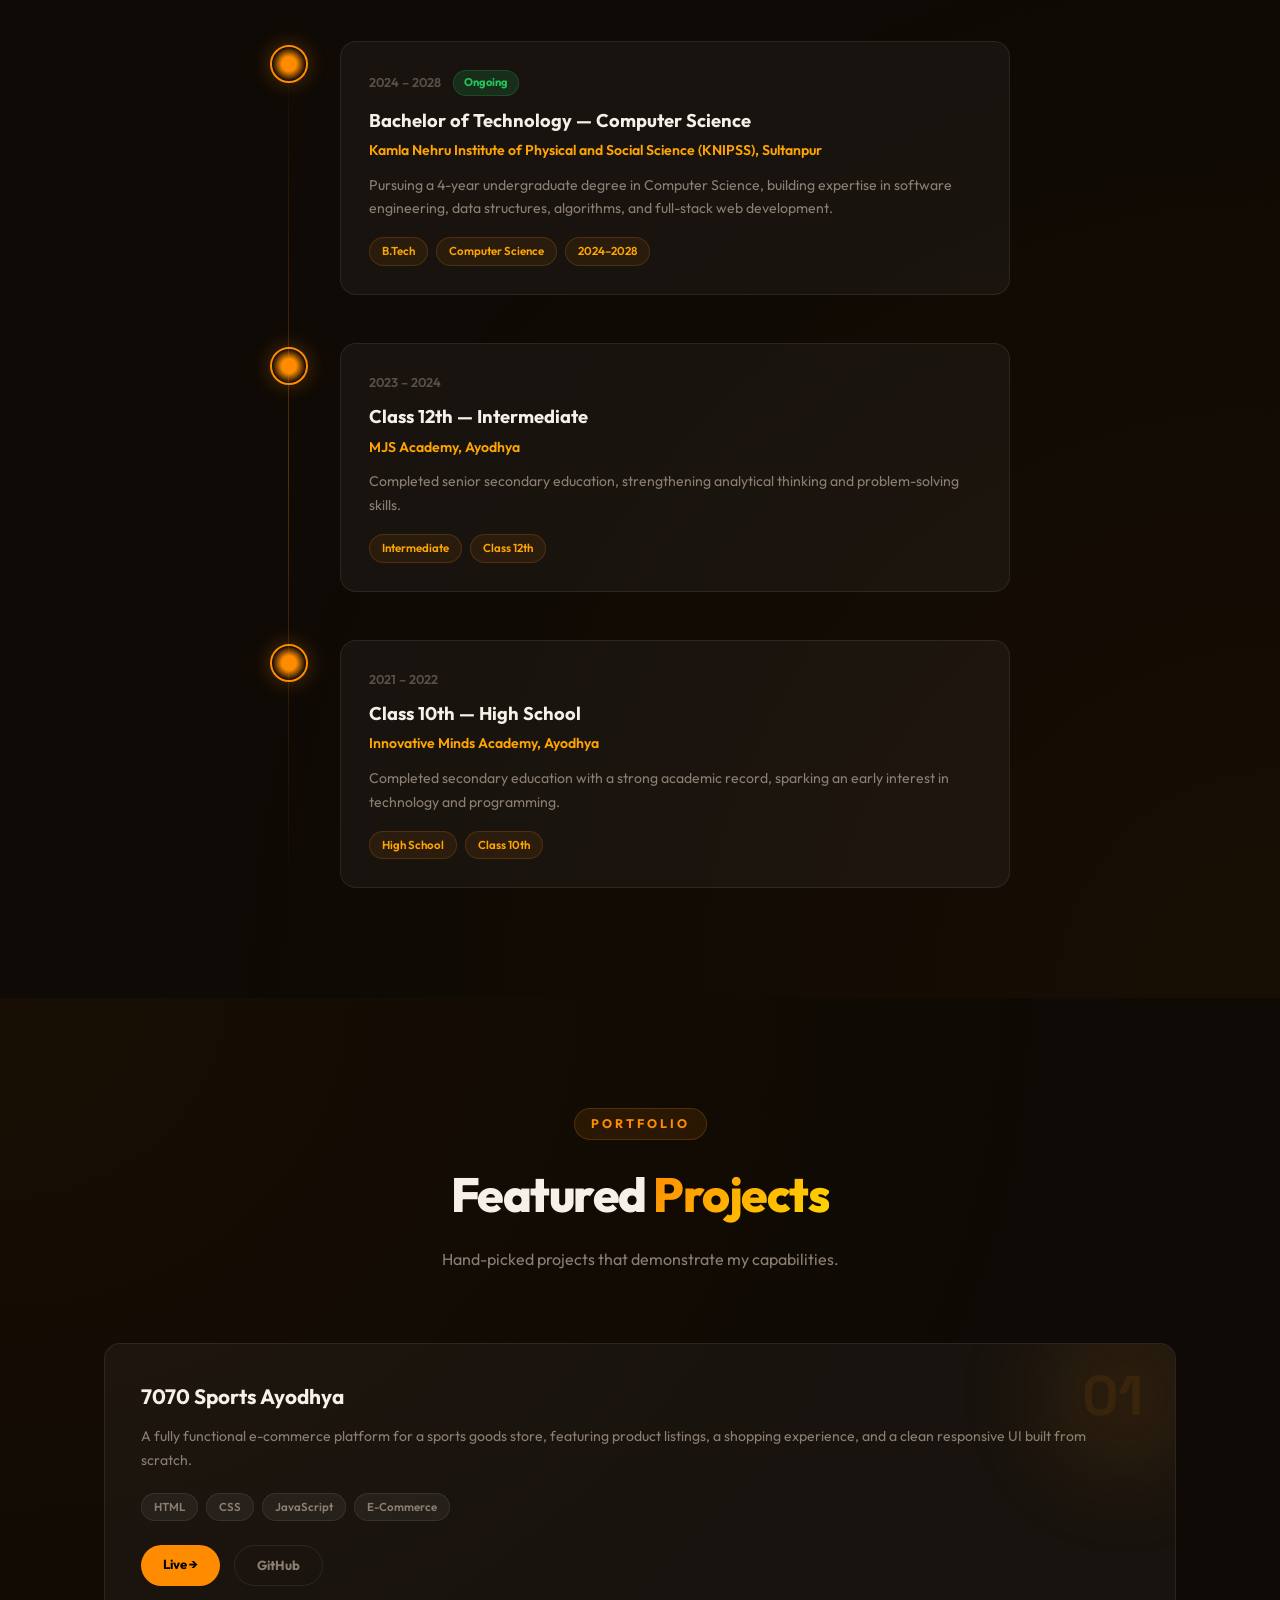
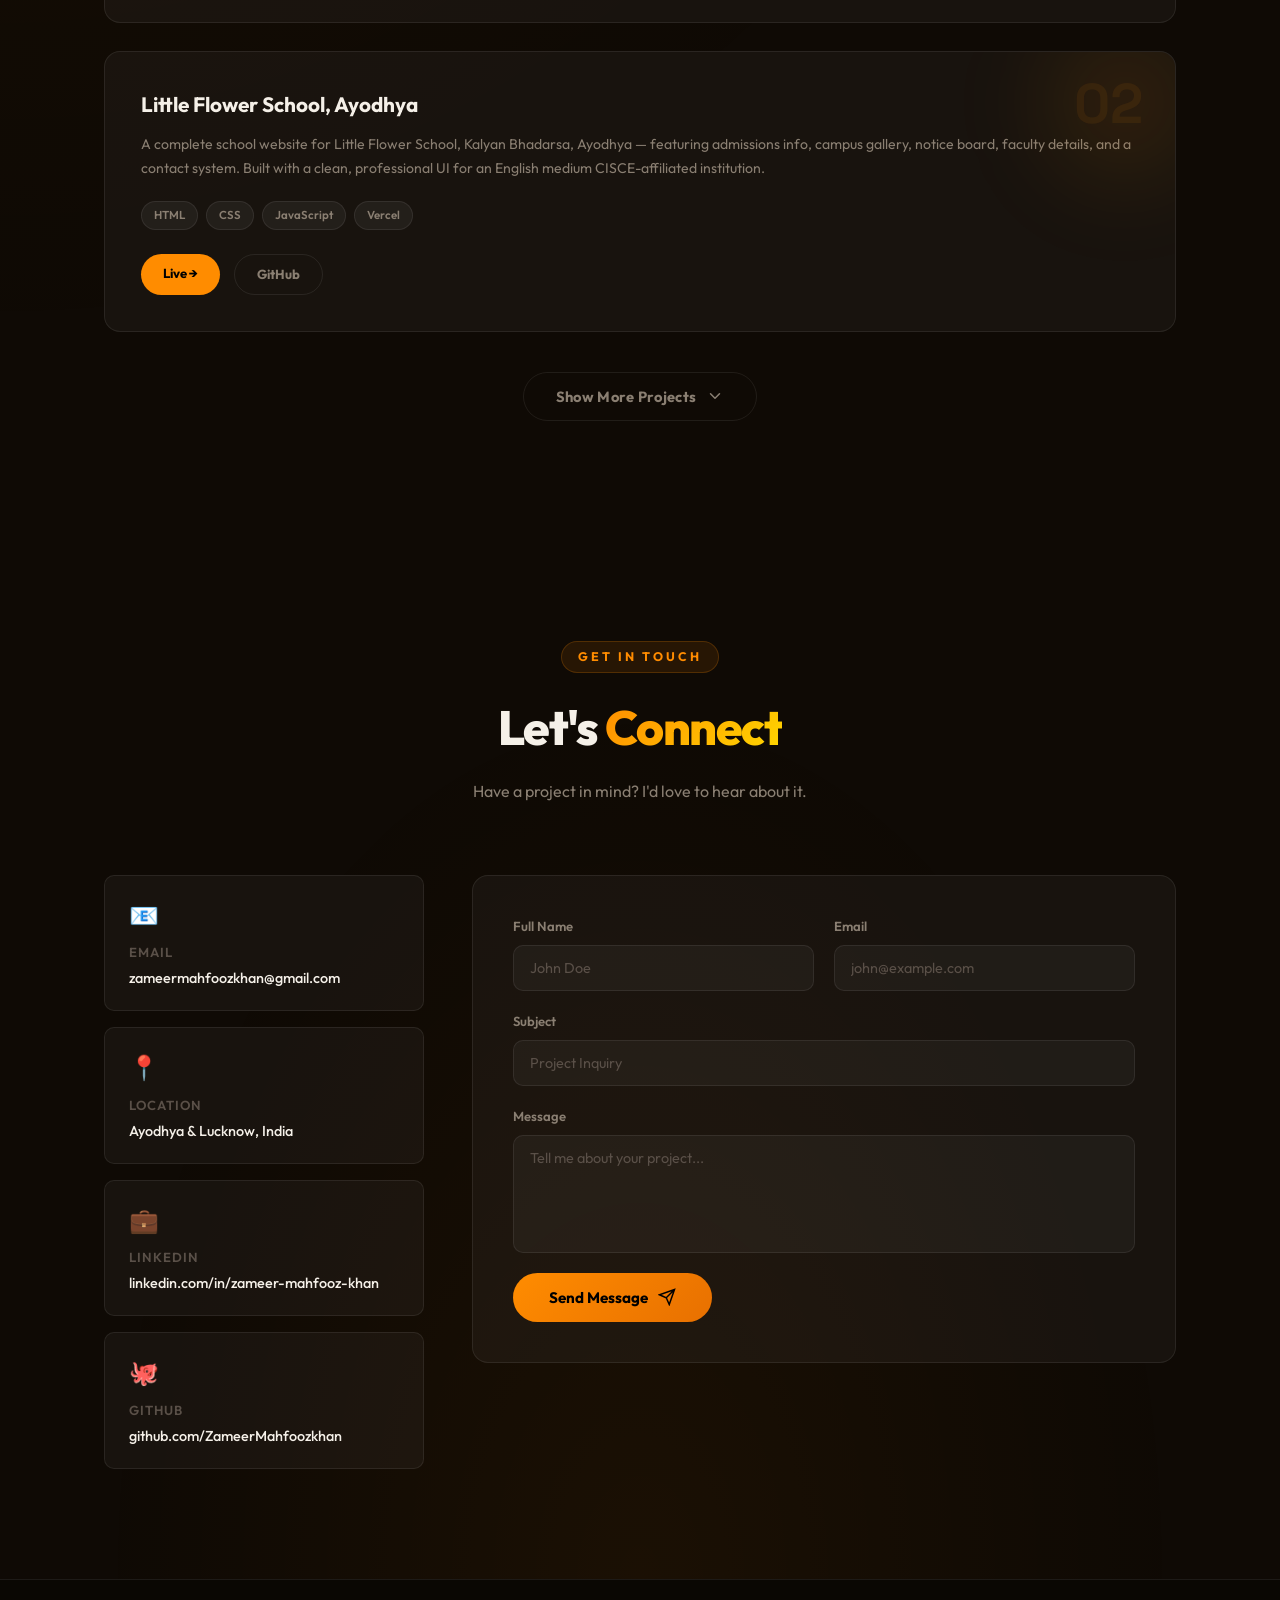
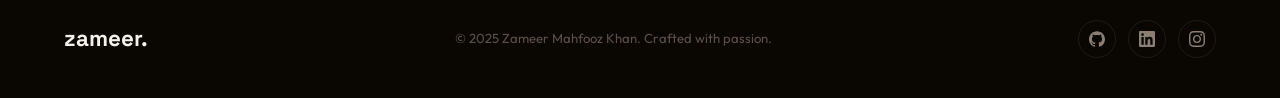
==== commit 9f742aee: "Fix layout shift, add favicon, update SEO for local targeting" ====
--- a/index.html
+++ b/index.html
@@ -3,18 +3,25 @@
 <head>
   <meta charset="UTF-8" />
   <meta name="viewport" content="width=device-width, initial-scale=1.0" />
-  <title>Zameer Mahfooz Khan — Full-Stack Developer & Designer</title>
-  <meta name="description" content="Portfolio of Zameer Mahfooz Khan — B.Tech Computer Science, Full-Stack Developer, Designer & Creator. Exploring skills, education, and professional projects." />
+  <title>Zameer Mahfooz Khan — Web Developer in Ayodhya & Lucknow</title>
+  <meta name="description" content="Portfolio of Zameer Mahfooz Khan — Full-Stack Developer & Designer. Providing professional web development services in Ayodhya, Lucknow, Faizabad, and nearby cities." />
+  <meta name="keywords" content="Zameer Mahfooz Khan, Full-Stack Developer, Web Developer, Frontend, Backend, React, Node.js, Python, Portfolio, UI/UX Designer, Ayodhya, Lucknow, Web Developer in Ayodhya, Web Developer in Lucknow, Faizabad, Uttar Pradesh" />
+  <meta name="author" content="Zameer Mahfooz Khan" />
+  <meta name="robots" content="index, follow" />
+
+  <!-- Favicon -->
+  <link rel="icon" type="image/png" href="avatar.png" />
+  <link rel="apple-touch-icon" href="avatar.png" />
   
   <!-- SEO & Social Meta Tags -->
   <meta name="theme-color" content="#0F0A05" />
-  <meta property="og:title" content="Zameer Mahfooz Khan — Full-Stack Developer" />
-  <meta property="og:description" content="Crafting immersive digital experiences with clean code and thoughtful design. Check out my education, skills, and client projects." />
+  <meta property="og:title" content="Zameer Mahfooz Khan — Web Developer in Ayodhya & Lucknow" />
+  <meta property="og:description" content="Crafting immersive digital experiences with clean code and thoughtful design. Providing professional web development in Ayodhya, Lucknow, and nearby cities." />
   <meta property="og:image" content="avatar.png" />
   <meta property="og:type" content="website" />
   <meta name="twitter:card" content="summary_large_image" />
-  <meta name="twitter:title" content="Zameer Mahfooz Khan — Full-Stack Developer" />
-  <meta name="twitter:description" content="Crafting immersive digital experiences with clean code and thoughtful design. Check out my education, skills, and client projects." />
+  <meta name="twitter:title" content="Zameer Mahfooz Khan — Web Developer in Ayodhya & Lucknow" />
+  <meta name="twitter:description" content="Crafting immersive digital experiences with clean code and thoughtful design. Providing professional web development in Ayodhya, Lucknow, and nearby cities." />
   <meta name="twitter:image" content="avatar.png" />
 
   <link rel="preconnect" href="https://fonts.googleapis.com" />
@@ -157,7 +164,7 @@
               <pre><code><span class="code-kw">const</span> <span class="code-var">zameer</span> = {
   <span class="code-key">name</span>: <span class="code-str">"Zameer Mahfooz Khan"</span>,
   <span class="code-key">role</span>: <span class="code-str">"Full-Stack Developer"</span>,
-  <span class="code-key">location</span>: <span class="code-str">"India 🇮🇳"</span>,
+  <span class="code-key">location</span>: <span class="code-str">"Ayodhya/Lucknow 🇮🇳"</span>,
   <span class="code-key">education</span>: <span class="code-str">"B.Tech CS"</span>,
   <span class="code-key">passions</span>: [
     <span class="code-str">"Clean Code"</span>,
@@ -459,7 +466,7 @@
           <div class="contact-card">
             <div class="contact-icon">📍</div>
             <h4>Location</h4>
-            <span>India</span>
+            <span>Ayodhya & Lucknow, India</span>
           </div>
           <div class="contact-card">
             <div class="contact-icon">💼</div>
--- a/style.css
+++ b/style.css
@@ -177,7 +177,7 @@
   letter-spacing: -3px; margin-bottom: 24px;
   animation: fadeInDown 0.8s 0.2s both;
 }
-.title-line { display: block; }
+.title-line { display: block; min-height: 1.05em; white-space: nowrap; }
 .title-line.accent {
   background: linear-gradient(135deg, var(--orange) 0%, #FFD700 100%);
   -webkit-background-clip: text; -webkit-text-fill-color: transparent; background-clip: text;
